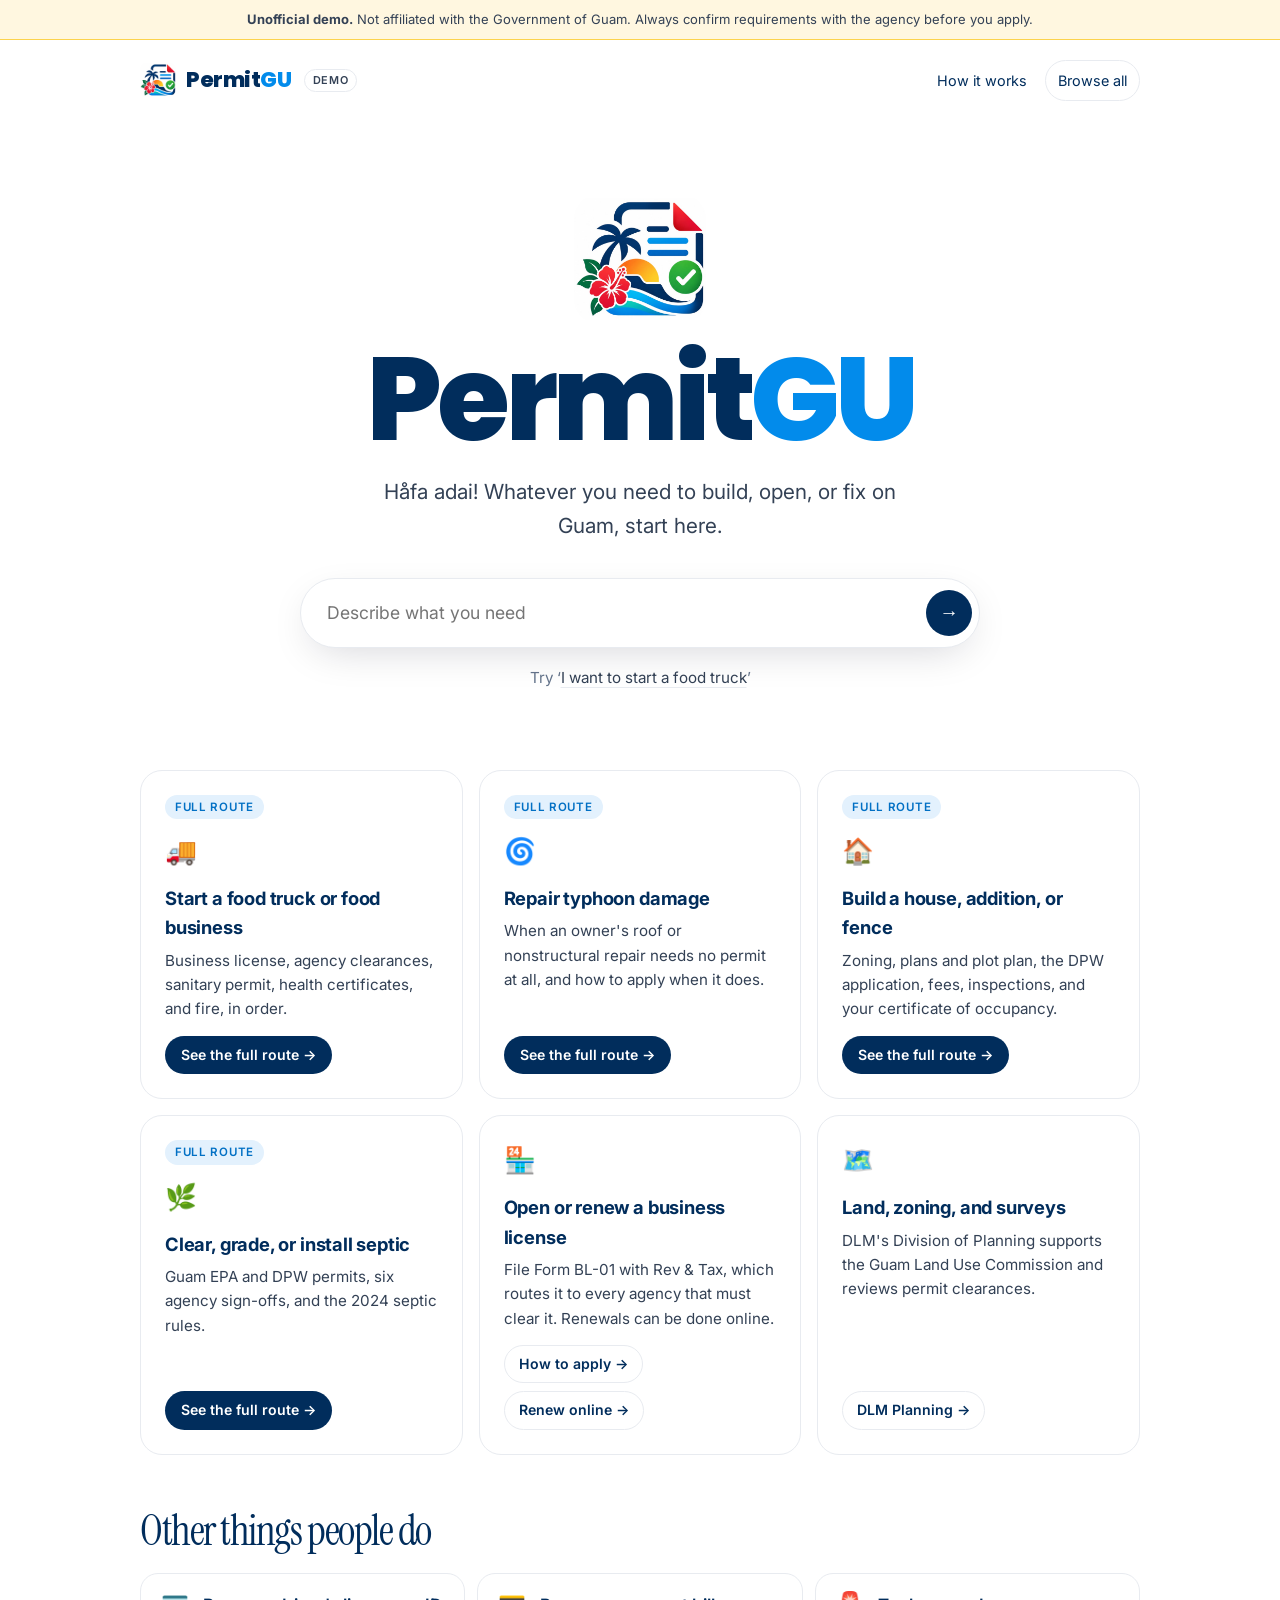
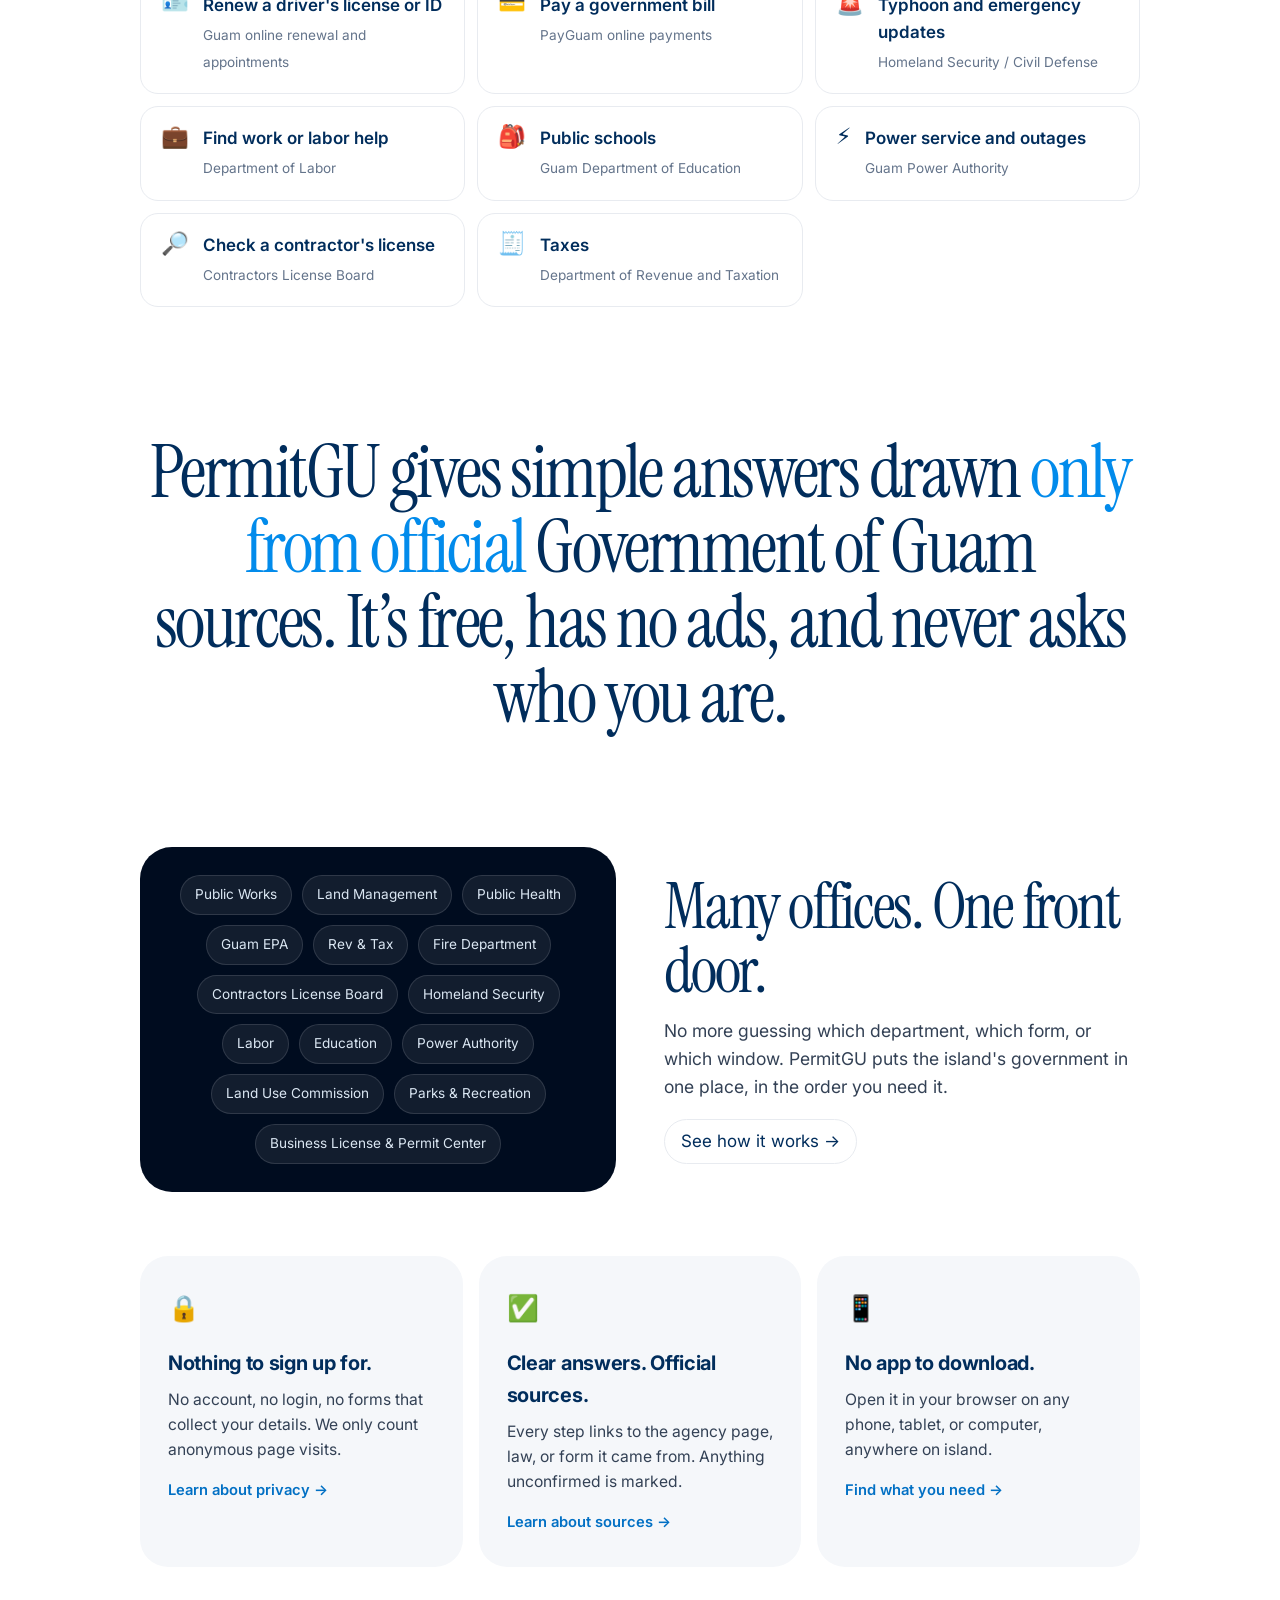
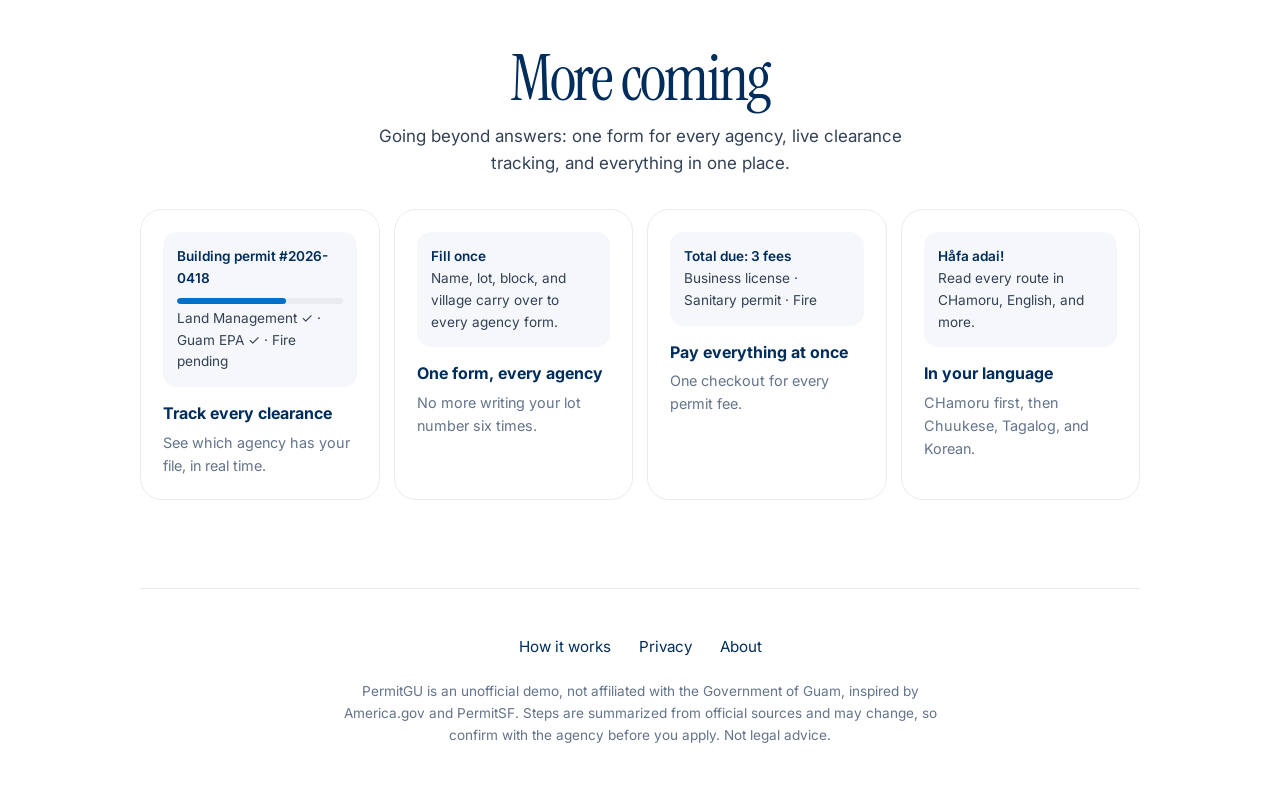
==== index.html @ 98121fed "Rebrand to PermitGU with EJ Calvo's logo: title on top, logo favicon, brand colors Co-Authored-By: C" ====
<!doctype html>
<html lang="en">
<head>
<meta charset="utf-8">
<meta name="viewport" content="width=device-width, initial-scale=1">
<title>PermitGU | Guam permits, one place (unofficial demo)</title>
<meta name="description" content="An unofficial demo of one plain-language front door to Government of Guam services, modeled on America.gov and PermitSF. Not a Government of Guam website.">
<link rel="preconnect" href="https://fonts.googleapis.com"><link rel="preconnect" href="https://fonts.gstatic.com" crossorigin>
<link href="https://fonts.googleapis.com/css2?family=Instrument+Serif&family=Inter:wght@400;500;600&family=Poppins:wght@700;800&display=swap" rel="stylesheet">
<link rel="icon" href="favicon-48.png" type="image/png">
<link rel="apple-touch-icon" href="apple-touch-icon.png">
<meta name="theme-color" content="#012d5c">
<meta property="og:image" content="https://guamgov.vercel.app/logo-full.png">
<link rel="stylesheet" href="styles.css">
<script data-posthog-fleet>(function(){if(window.__posthogFleet)return;window.__posthogFleet=1;var s=document.createElement('script');s.async=true;s.src='https://us-assets.i.posthog.com/static/array.js';s.onload=function(){if(!window.posthog||!window.posthog.init)return;window.posthog.init('phc_FCpCP9mIsb9IcxpX0Qqi6FmJ48sVvscAYIrZmtRHIq4',{api_host:'https://us.i.posthog.com',person_profiles:'identified_only',capture_pageview:'history_change',capture_pageleave:true,autocapture:false,disable_session_recording:true,disable_surveys:true,loaded:function(p){p.register({site:location.hostname})}});};document.head.appendChild(s);})();</script>
</head>
<body>
<div class="demo"><strong>Unofficial demo.</strong> Not affiliated with the Government of Guam. Always confirm requirements with the agency before you apply.</div>
<div class="wrap">
<nav class="nav"><a class="brand" href="/" aria-label="PermitGU home"><img class="mark" src="logo-mark.png" width="36" height="36" alt=""><span class="wm">Permit<b>GU</b></span><span class="demo-pill">Demo</span></a>
<span class="navlinks"><a class="hide-sm" href="/how-it-works">How it works</a><a class="pill" href="#all">Browse all</a></span></nav>

<section class="hero">
<img class="hero-mark" src="icon-512.png" width="132" height="132" alt="">
<h1 class="hero-wm">Permit<b>GU</b></h1>
<p class="lede">Håfa adai! Whatever you need to build, open, or fix on Guam, start here.</p>
<form class="ask" id="askf" onsubmit="return false" role="search">
<input id="q" type="search" autocomplete="off" placeholder="Describe what you need" aria-label="Describe what you need">
<button type="submit" aria-label="Search">&rarr;</button>
</form>
<p class="try" aria-live="polite">Try &lsquo;<button type="button" id="tryb">I want to start a food truck</button>&rsquo;</p>
</section>

<section class="sec" id="all" style="padding-top:24px">
<div class="grid" id="cards">

<article class="card" data-k="food truck restaurant kitchen health sanitary vendor event fiesta sell food">
<span class="tag">Full route</span><div class="ico">🚚</div>
<h3>Start a food truck or food business</h3>
<p>Business license, agency clearances, sanitary permit, health certificates, and fire, in order.</p>
<div class="go"><a class="primary" href="/food-truck">See the full route &rarr;</a></div>
</article>

<article class="card" data-k="typhoon storm damage roof repair shutters wind contractor mawar">
<span class="tag">Full route</span><div class="ico">🌀</div>
<h3>Repair typhoon damage</h3>
<p>When an owner's roof or nonstructural repair needs no permit at all, and how to apply when it does.</p>
<div class="go"><a class="primary" href="/typhoon-repair">See the full route &rarr;</a></div>
</article>

<article class="card" data-k="build house renovation addition fence deck construction home permit plans">
<span class="tag">Full route</span><div class="ico">🏠</div>
<h3>Build a house, addition, or fence</h3>
<p>Zoning, plans and plot plan, the DPW application, fees, inspections, and your certificate of occupancy.</p>
<div class="go"><a class="primary" href="/build">See the full route &rarr;</a></div>
</article>

<article class="card" data-k="environment clearing grubbing grading stockpiling soil wastewater septic earth moving clear lot">
<span class="tag">Full route</span><div class="ico">🌿</div>
<h3>Clear, grade, or install septic</h3>
<p>Guam EPA and DPW permits, six agency sign-offs, and the 2024 septic rules.</p>
<div class="go"><a class="primary" href="/clear-grade">See the full route &rarr;</a></div>
</article>

<article class="card" data-k="business license shop store company sell open small renew">
<div class="ico">🏪</div>
<h3>Open or renew a business license</h3>
<p>File Form BL-01 with Rev &amp; Tax, which routes it to every agency that must clear it. Renewals can be done online.</p>
<div class="go"><a class="sec2" href="https://www.govguamdocs.com/revtax/docs/PROCEDURESANDREQUIREMENTSFORNEWBL.pdf" target="_blank" rel="noopener">How to apply &rarr;</a><a class="sec2" href="https://www.guamtax.com/efile/biz.html" target="_blank" rel="noopener">Renew online &rarr;</a></div>
</article>

<article class="card" data-k="land survey zoning subdivision lot property variance check zoning">
<div class="ico">🗺️</div>
<h3>Land, zoning, and surveys</h3>
<p>DLM's Division of Planning supports the Guam Land Use Commission and reviews permit clearances.</p>
<div class="go"><a class="sec2" href="https://dlm.guam.gov/division-of-planning/" target="_blank" rel="noopener">DLM Planning &rarr;</a></div>
</article>

</div>

<h2 class="big" style="margin-top:56px;font-size:clamp(1.8rem,4vw,2.6rem)">Other things people do</h2>
<div class="svcgrid" id="svcs" style="margin-top:20px">
<a class="svc" data-k="driver license id renew real dmv car" href="https://myid.guam.gov/" target="_blank" rel="noopener"><span class="si">🪪</span><span><b>Renew a driver's license or ID</b><small>Guam online renewal and appointments</small></span></a>
<a class="svc" data-k="pay bill fee payment government" href="https://pay.guam.gov/" target="_blank" rel="noopener"><span class="si">💳</span><span><b>Pay a government bill</b><small>PayGuam online payments</small></span></a>
<a class="svc" data-k="typhoon emergency disaster storm shelter alert civil defense" href="https://ghs.guam.gov/" target="_blank" rel="noopener"><span class="si">🚨</span><span><b>Typhoon and emergency updates</b><small>Homeland Security / Civil Defense</small></span></a>
<a class="svc" data-k="job work labor employment hire" href="https://dol.guam.gov/" target="_blank" rel="noopener"><span class="si">💼</span><span><b>Find work or labor help</b><small>Department of Labor</small></span></a>
<a class="svc" data-k="school education student enroll" href="https://gdoe.net/" target="_blank" rel="noopener"><span class="si">🎒</span><span><b>Public schools</b><small>Guam Department of Education</small></span></a>
<a class="svc" data-k="power electric bill outage" href="https://www.guampowerauthority.com/" target="_blank" rel="noopener"><span class="si">⚡</span><span><b>Power service and outages</b><small>Guam Power Authority</small></span></a>
<a class="svc" data-k="contractor license verify check" href="https://clb.guam.gov/contractors-listing/" target="_blank" rel="noopener"><span class="si">🔎</span><span><b>Check a contractor's license</b><small>Contractors License Board</small></span></a>
<a class="svc" data-k="tax taxes return revenue" href="https://www.guamtax.com/" target="_blank" rel="noopener"><span class="si">🧾</span><span><b>Taxes</b><small>Department of Revenue and Taxation</small></span></a>
</div>
<p class="none" id="none">Nothing for that yet. Try &ldquo;food truck&rdquo;, &ldquo;typhoon&rdquo;, or &ldquo;license&rdquo;.</p>
</section>

<p class="statement">PermitGU gives simple answers drawn <em>only from official</em> Government of Guam sources. It&rsquo;s free, has no ads, and never asks who you are.</p>

<section class="split">
<div class="mosaic" aria-hidden="true">
<span>Public Works</span><span>Land Management</span><span>Public Health</span><span>Guam EPA</span><span>Rev &amp; Tax</span><span>Fire Department</span><span>Contractors License Board</span><span>Homeland Security</span><span>Labor</span><span>Education</span><span>Power Authority</span><span>Land Use Commission</span><span>Parks &amp; Recreation</span><span>Business License &amp; Permit Center</span>
</div>
<div>
<h2>Many offices. One front door.</h2>
<p>No more guessing which department, which form, or which window. PermitGU puts the island's government in one place, in the order you need it.</p>
<a class="pill" href="/how-it-works">See how it works &rarr;</a>
</div>
</section>

<section class="features">
<div class="feature"><div class="fi">🔒</div><h3>Nothing to sign up for.</h3><p>No account, no login, no forms that collect your details. We only count anonymous page visits.</p><a href="/privacy">Learn about privacy &rarr;</a></div>
<div class="feature"><div class="fi">✅</div><h3>Clear answers. Official sources.</h3><p>Every step links to the agency page, law, or form it came from. Anything unconfirmed is marked.</p><a href="/how-it-works">Learn about sources &rarr;</a></div>
<div class="feature"><div class="fi">📱</div><h3>No app to download.</h3><p>Open it in your browser on any phone, tablet, or computer, anywhere on island.</p><a href="#all">Find what you need &rarr;</a></div>
</section>

<section class="coming">
<h2>More coming</h2>
<p>Going beyond answers: one form for every agency, live clearance tracking, and everything in one place.</p>
<div class="previews">
<div class="preview"><div class="pv"><b>Building permit #2026-0418</b><div class="bar"><i style="width:66%"></i></div>Land Management ✓ &middot; Guam EPA ✓ &middot; Fire pending</div><h3>Track every clearance</h3><p>See which agency has your file, in real time.</p></div>
<div class="preview"><div class="pv"><b>Fill once</b><br>Name, lot, block, and village carry over to every agency form.</div><h3>One form, every agency</h3><p>No more writing your lot number six times.</p></div>
<div class="preview"><div class="pv"><b>Total due: 3 fees</b><br>Business license &middot; Sanitary permit &middot; Fire</div><h3>Pay everything at once</h3><p>One checkout for every permit fee.</p></div>
<div class="preview"><div class="pv"><b>Håfa adai!</b><br>Read every route in CHamoru, English, and more.</div><h3>In your language</h3><p>CHamoru first, then Chuukese, Tagalog, and Korean.</p></div>
</div>
</section>

<footer class="foot">
<nav aria-label="Footer"><a href="/how-it-works">How it works</a><a href="/privacy">Privacy</a><a href="/about">About</a></nav>
<p>PermitGU is an unofficial demo, not affiliated with the Government of Guam, inspired by America.gov and PermitSF. Steps are summarized from official sources and may change, so confirm with the agency before you apply. Not legal advice.</p>
</footer>
</div>
<script>
const q=document.getElementById('q'),items=[...document.querySelectorAll('.card,.svc')],none=document.getElementById('none'),tryb=document.getElementById('tryb');
const stop=new Set('i a an to my the want need do how start get open for of and or at in on is it me can with'.split(' '));
const vocab=c=>(c.dataset.k+' '+(c.querySelector('h3,b')||{}).textContent).toLowerCase().split(/[^a-z]+/);
function filter(){const words=q.value.toLowerCase().split(/[^a-z]+/).filter(w=>w.length>1&&!stop.has(w));let shown=0;
const score=c=>{const v=vocab(c);return words.filter(w=>v.some(t=>t.startsWith(w))).length};
const scores=items.map(score),best=Math.max(0,...scores);
items.forEach((c,i)=>{const hit=!words.length||(best>0&&scores[i]===best);c.hidden=!hit;if(hit)shown++});
none.style.display=shown?'none':'block'}
function go(){filter();document.getElementById('all').scrollIntoView({behavior:'smooth'})}
q.addEventListener('input',filter);
document.getElementById('askf').addEventListener('submit',go);
const tries=['I want to start a food truck','My roof blew off in the typhoon','How do I build a fence?','I need to clear my lot','Renew my driver\'s license','Open a small business','Install a septic tank','Check a contractor\'s license'];
let ti=0;tryb.onclick=()=>{q.value=tryb.textContent;go()};
if(!matchMedia('(prefers-reduced-motion: reduce)').matches)setInterval(()=>{if(document.activeElement===q||q.value)return;ti=(ti+1)%tries.length;tryb.style.opacity=0;setTimeout(()=>{tryb.textContent=tries[ti];tryb.style.opacity=1},350)},3200);
</script>
</body>
</html>
---- styles.css ----
:root{
  --ink:#000c1f;--ink2:#334155;--muted:#64748b;--line:#e8ebf0;--soft:#f5f7fa;
  --bg:#ffffff;--accent:#0b5f7a;--accent-soft:#e6f2f5;--warn:#fff7e0;--warnline:#f3d488;
  --serif:"Instrument Serif","Times New Roman",Times,serif;
  --sans:"Inter",system-ui,-apple-system,"Segoe UI",Arial,sans-serif;
}
@media (prefers-color-scheme:dark){:root{
  --ink:#f1f5f9;--ink2:#cbd5e1;--muted:#94a3b8;--line:#1e293b;--soft:#0f172a;
  --bg:#020817;--accent:#67c3dc;--accent-soft:#0c2a33;--warn:#2a2108;--warnline:#5c4712;
}}
*{box-sizing:border-box}
html{-webkit-text-size-adjust:100%}
body{margin:0;font:17px/1.6 var(--sans);color:var(--ink);background:var(--bg);-webkit-font-smoothing:antialiased}
a{color:var(--accent)}
.demo{background:var(--warn);border-bottom:1px solid var(--warnline);padding:9px 16px;font-size:13px;text-align:center;color:var(--ink2)}
.wrap{max-width:1040px;margin:0 auto;padding:0 20px}
.nav{display:flex;justify-content:space-between;align-items:center;padding:20px 0}
.brand{font-family:var(--serif);font-size:1.6rem;color:var(--ink);text-decoration:none;letter-spacing:-.01em}
.nav a.pill{font-size:.9rem}
.pill{display:inline-block;border:1px solid var(--line);border-radius:999px;padding:8px 16px;text-decoration:none;color:var(--ink);background:var(--bg)}
.pill:hover{border-color:var(--ink2)}

/* hero */
.hero{text-align:center;padding:72px 0 40px}
.hero h1{font-family:var(--serif);font-weight:400;font-size:clamp(3.2rem,11vw,7rem);line-height:.95;letter-spacing:-.045em;margin:0}
.hero p.lede{font-size:clamp(1.05rem,2.4vw,1.3rem);color:var(--ink2);margin:20px auto 36px;max-width:560px}
.ask{position:relative;max-width:680px;margin:0 auto}
.ask input{width:100%;font:inherit;font-size:1.1rem;padding:20px 64px 20px 26px;border:1px solid var(--line);border-radius:999px;background:var(--bg);color:var(--ink);box-shadow:0 12px 40px -12px rgba(0,12,31,.18);outline:none;transition:border-color .2s,box-shadow .2s}
.ask input:focus{border-color:var(--accent);box-shadow:0 12px 40px -10px rgba(11,95,122,.35)}
.ask button{position:absolute;right:8px;top:50%;transform:translateY(-50%);width:46px;height:46px;border-radius:999px;border:0;background:var(--ink);color:var(--bg);font-size:1.2rem;cursor:pointer}
.tries{display:flex;flex-wrap:wrap;gap:8px;justify-content:center;margin:20px auto 0;max-width:720px}
.tries button{font:inherit;font-size:.88rem;border:1px solid var(--line);background:var(--soft);color:var(--ink2);border-radius:999px;padding:7px 14px;cursor:pointer}
.tries button:hover{border-color:var(--ink2);color:var(--ink)}
.none{display:none;text-align:center;color:var(--muted);margin-top:28px}

/* sections */
.sec{padding:56px 0}
.sec h2.big{font-family:var(--serif);font-weight:400;font-size:clamp(2.2rem,6vw,3.6rem);letter-spacing:-.035em;line-height:1;margin:0 0 12px}
.sec p.sub{color:var(--ink2);margin:0 0 32px;max-width:600px}
.grid{display:grid;grid-template-columns:repeat(auto-fill,minmax(290px,1fr));gap:16px}
.card{display:flex;flex-direction:column;border:1px solid var(--line);border-radius:22px;padding:24px;background:var(--bg);transition:border-color .2s,transform .2s}
.card:hover{border-color:var(--ink2);transform:translateY(-2px)}
.card .ico{font-size:1.6rem;margin-bottom:12px}
.card h3{font-size:1.15rem;margin:0 0 6px;letter-spacing:-.01em}
.card p{color:var(--ink2);font-size:.95rem;margin:0 0 14px}
.card ol{margin:0 0 18px;padding-left:20px;font-size:.92rem;color:var(--ink2)}
.card ol li{margin-bottom:4px}
.card .go{margin-top:auto;display:flex;flex-wrap:wrap;gap:8px}
.card .go a{font-size:.88rem;font-weight:600;text-decoration:none}
.card .go a.primary{background:var(--ink);color:var(--bg);border-radius:999px;padding:8px 16px}
.card .go a.sec2{border:1px solid var(--line);border-radius:999px;padding:7px 14px;color:var(--ink)}
.tag{display:inline-block;font-size:.72rem;font-weight:600;text-transform:uppercase;letter-spacing:.06em;color:var(--accent);background:var(--accent-soft);border-radius:999px;padding:3px 10px;margin-bottom:12px;align-self:flex-start}

.band{background:var(--soft);border-radius:28px;padding:48px 32px;text-align:center}
.band h2{font-family:var(--serif);font-weight:400;font-size:clamp(2rem,5vw,3rem);letter-spacing:-.03em;line-height:1.05;margin:0 0 12px}
.band p{color:var(--ink2);max-width:560px;margin:0 auto}
.three{display:grid;grid-template-columns:repeat(auto-fit,minmax(240px,1fr));gap:28px;margin-top:8px}
.three h3{font-size:1.05rem;margin:0 0 6px}.three p{color:var(--ink2);font-size:.95rem;margin:0}

/* route page */
.route-hero{padding:48px 0 24px}
.route-hero h1{font-family:var(--serif);font-weight:400;font-size:clamp(2.8rem,8vw,5rem);letter-spacing:-.04em;line-height:1;margin:16px 0 14px}
.route-hero p{color:var(--ink2);font-size:1.15rem;max-width:620px;margin:0}
.summary{border:1px solid var(--line);border-radius:22px;padding:24px;margin:32px 0}
.summary ul{margin:8px 0 0;padding-left:20px;color:var(--ink2)}
.steps{list-style:none;margin:0;padding:0;position:relative}
.steps>li{position:relative;padding:0 0 36px 64px}
.steps>li:before{content:"";position:absolute;left:21px;top:44px;bottom:0;width:2px;background:var(--line)}
.steps>li:last-child:before{display:none}
.num{position:absolute;left:0;top:0;width:44px;height:44px;border-radius:999px;background:var(--ink);color:var(--bg);display:flex;align-items:center;justify-content:center;font-weight:600}
.steps h2{font-size:1.3rem;letter-spacing:-.015em;margin:6px 0 4px}
.who{color:var(--muted);font-size:.92rem;margin:0 0 12px}
.steps ul{margin:0 0 14px;padding-left:20px;color:var(--ink2)}
.steps ul li{margin-bottom:4px}
.links{display:flex;flex-wrap:wrap;gap:8px}
.links a{font-size:.88rem;font-weight:600;text-decoration:none;border:1px solid var(--line);border-radius:999px;padding:7px 14px;color:var(--ink)}
.links a:hover{border-color:var(--ink2)}
.check{background:var(--warn);border:1px solid var(--warnline);border-radius:14px;padding:12px 16px;font-size:.9rem;margin-top:14px;color:var(--ink2)}
.open{border:1px dashed var(--muted);border-radius:22px;padding:24px;margin:16px 0 0}
.open ul{margin:8px 0 0;padding-left:20px;color:var(--ink2)}

footer{color:var(--muted);font-size:.85rem;padding:48px 0 64px;border-top:1px solid var(--line);margin-top:48px}
@media (max-width:560px){.hero{padding:44px 0 28px}.band{padding:36px 20px}.steps>li{padding-left:56px}}
.brand{display:inline-flex;align-items:center;gap:10px}
.brand .flag{display:block;width:30px;height:auto;border-radius:3px;box-shadow:0 0 0 1px rgba(0,12,31,.08)}

/* ---- america.gov-style sections (v2) ---- */
.brand .demo-pill{font-family:var(--sans);font-size:.68rem;font-weight:600;letter-spacing:.06em;text-transform:uppercase;color:var(--ink2);border:1px solid var(--line);border-radius:999px;padding:2px 8px;margin-left:2px}
.navlinks{display:flex;gap:6px;align-items:center}
.navlinks a{font-size:.9rem;color:var(--ink);text-decoration:none;padding:8px 12px;border-radius:999px}
.navlinks a:hover{background:var(--soft)}
.try{margin-top:18px;color:var(--muted);font-size:.95rem;min-height:1.6em}
.try button{font:inherit;color:var(--ink2);background:none;border:0;padding:0;cursor:pointer;text-decoration:underline;text-decoration-color:var(--line);text-underline-offset:4px;transition:opacity .35s}
.try button:hover{color:var(--ink)}
.results{max-width:1040px;margin:0 auto}
.statement{font-family:var(--serif);font-weight:400;font-size:clamp(2.2rem,6.4vw,4.6rem);line-height:1.02;letter-spacing:-.035em;text-align:center;max-width:980px;margin:0 auto;padding:72px 0}
.statement em{font-style:normal;color:var(--accent)}
.split{display:grid;grid-template-columns:1fr 1fr;gap:48px;align-items:center;padding:40px 0}
.split h2{font-family:var(--serif);font-weight:400;font-size:clamp(2.4rem,5.6vw,4rem);line-height:1;letter-spacing:-.035em;margin:0 0 14px}
.split p{color:var(--ink2);font-size:1.1rem;margin:0 0 18px}
.mosaic{background:#000c1f;border-radius:32px;padding:28px;display:flex;flex-wrap:wrap;gap:10px;align-content:center;justify-content:center;min-height:340px;overflow:hidden}
.mosaic span{font-size:.85rem;color:#dbe7f3;background:rgba(255,255,255,.07);border:1px solid rgba(255,255,255,.12);border-radius:999px;padding:8px 14px;animation:drift 9s ease-in-out infinite}
.mosaic span:nth-child(3n){animation-delay:-3s}.mosaic span:nth-child(3n+1){animation-delay:-6s}
@keyframes drift{0%,100%{transform:translateY(0)}50%{transform:translateY(-6px)}}
@media (prefers-reduced-motion:reduce){.mosaic span{animation:none}}
.features{display:grid;grid-template-columns:repeat(3,1fr);gap:16px;padding:24px 0 56px}
.feature{background:var(--soft);border-radius:28px;padding:32px 28px}
.feature .fi{font-size:1.6rem;margin-bottom:18px}
.feature h3{font-size:1.25rem;letter-spacing:-.015em;margin:0 0 8px}
.feature p{color:var(--ink2);margin:0 0 14px;font-size:.98rem}
.feature a{font-weight:600;font-size:.92rem;text-decoration:none}
.coming{padding:24px 0 40px}
.coming h2{font-family:var(--serif);font-weight:400;font-size:clamp(2.4rem,5.6vw,4rem);letter-spacing:-.035em;line-height:1;margin:0 0 12px;text-align:center}
.coming>p{color:var(--ink2);text-align:center;max-width:560px;margin:0 auto 32px}
.previews{display:grid;grid-template-columns:repeat(auto-fit,minmax(230px,1fr));gap:14px}
.preview{border:1px solid var(--line);border-radius:22px;padding:22px;background:var(--bg)}
.preview .pv{background:var(--soft);border-radius:14px;padding:14px;margin-bottom:14px;font-size:.85rem;color:var(--ink2)}
.preview .pv b{color:var(--ink);font-weight:600}
.bar{height:6px;border-radius:999px;background:var(--line);margin:8px 0 4px;overflow:hidden}.bar i{display:block;height:100%;background:var(--accent);border-radius:999px}
.preview h3{font-size:1rem;margin:0 0 4px}.preview p{color:var(--muted);font-size:.9rem;margin:0}
.svc{border:1px solid var(--line);border-radius:18px;padding:18px 20px;text-decoration:none;color:var(--ink);display:flex;gap:14px;align-items:flex-start;transition:border-color .2s}
.svc:hover{border-color:var(--ink2)}
.svc .si{font-size:1.4rem;line-height:1}
.svc b{display:block;font-weight:600;margin-bottom:2px}
.svc small{color:var(--muted);font-size:.85rem}
.svcgrid{display:grid;grid-template-columns:repeat(auto-fill,minmax(250px,1fr));gap:12px}
.foot{border-top:1px solid var(--line);margin-top:48px;padding:40px 0 56px;text-align:center}
.foot nav{display:flex;justify-content:center;gap:8px;flex-wrap:wrap;margin-bottom:16px}
.foot nav a{color:var(--ink);text-decoration:none;padding:6px 10px;border-radius:999px;font-size:.95rem}
.foot nav a:hover{background:var(--soft)}
.foot p{color:var(--muted);font-size:.85rem;max-width:640px;margin:0 auto}
.prose{max-width:720px;margin:0 auto;padding:24px 0}
.prose h1{font-family:var(--serif);font-weight:400;font-size:clamp(3rem,9vw,5.4rem);letter-spacing:-.045em;line-height:.98;margin:24px 0 20px}
.prose h2{font-size:1.3rem;letter-spacing:-.015em;margin:36px 0 8px}
.prose p,.prose li{color:var(--ink2);font-size:1.05rem}
@media (max-width:820px){.split{grid-template-columns:1fr;gap:24px}.features{grid-template-columns:1fr}.navlinks a.hide-sm{display:none}}

/* ---- PermitGU brand (logo colors) ---- */
:root{--ink:#012d5c;--accent:#0270c4;--accent-soft:#e3f1fd;--gu:#028beb;--hib:#ea1a30;--sun:#fe971e;--ok:#2eae3e;--brand:"Poppins","Inter",system-ui,sans-serif}
@media (prefers-color-scheme:dark){:root{--ink:#eef4fb;--accent:#5fb4f5;--accent-soft:#0b2540;--gu:#4fb0f7}}
.brand .mark{width:36px;height:36px;border-radius:9px}
.wm{font-family:var(--brand);font-weight:800;letter-spacing:-.02em;font-size:1.35rem;color:var(--ink)}
.wm b,.hero-wm b{color:var(--gu);font-weight:800}
.hero-mark{display:block;margin:0 auto 18px;width:132px;height:132px;border-radius:28px}
.hero h1.hero-wm{font-family:var(--brand);font-weight:800;letter-spacing:-.045em;font-size:clamp(3.4rem,12vw,7.4rem);line-height:.95}
.ask button{background:var(--ink)}
.card .go a.primary{background:var(--ink)}
.num{background:var(--ink)}
.demo{border-bottom-color:#fcd34d}
.statement em{color:var(--gu)}
.feature .fi,.card .ico{filter:saturate(1.1)}
.tag{color:var(--accent);background:var(--accent-soft)}
@media (prefers-color-scheme:dark){.hero-mark,.brand .mark{background:#fff}}
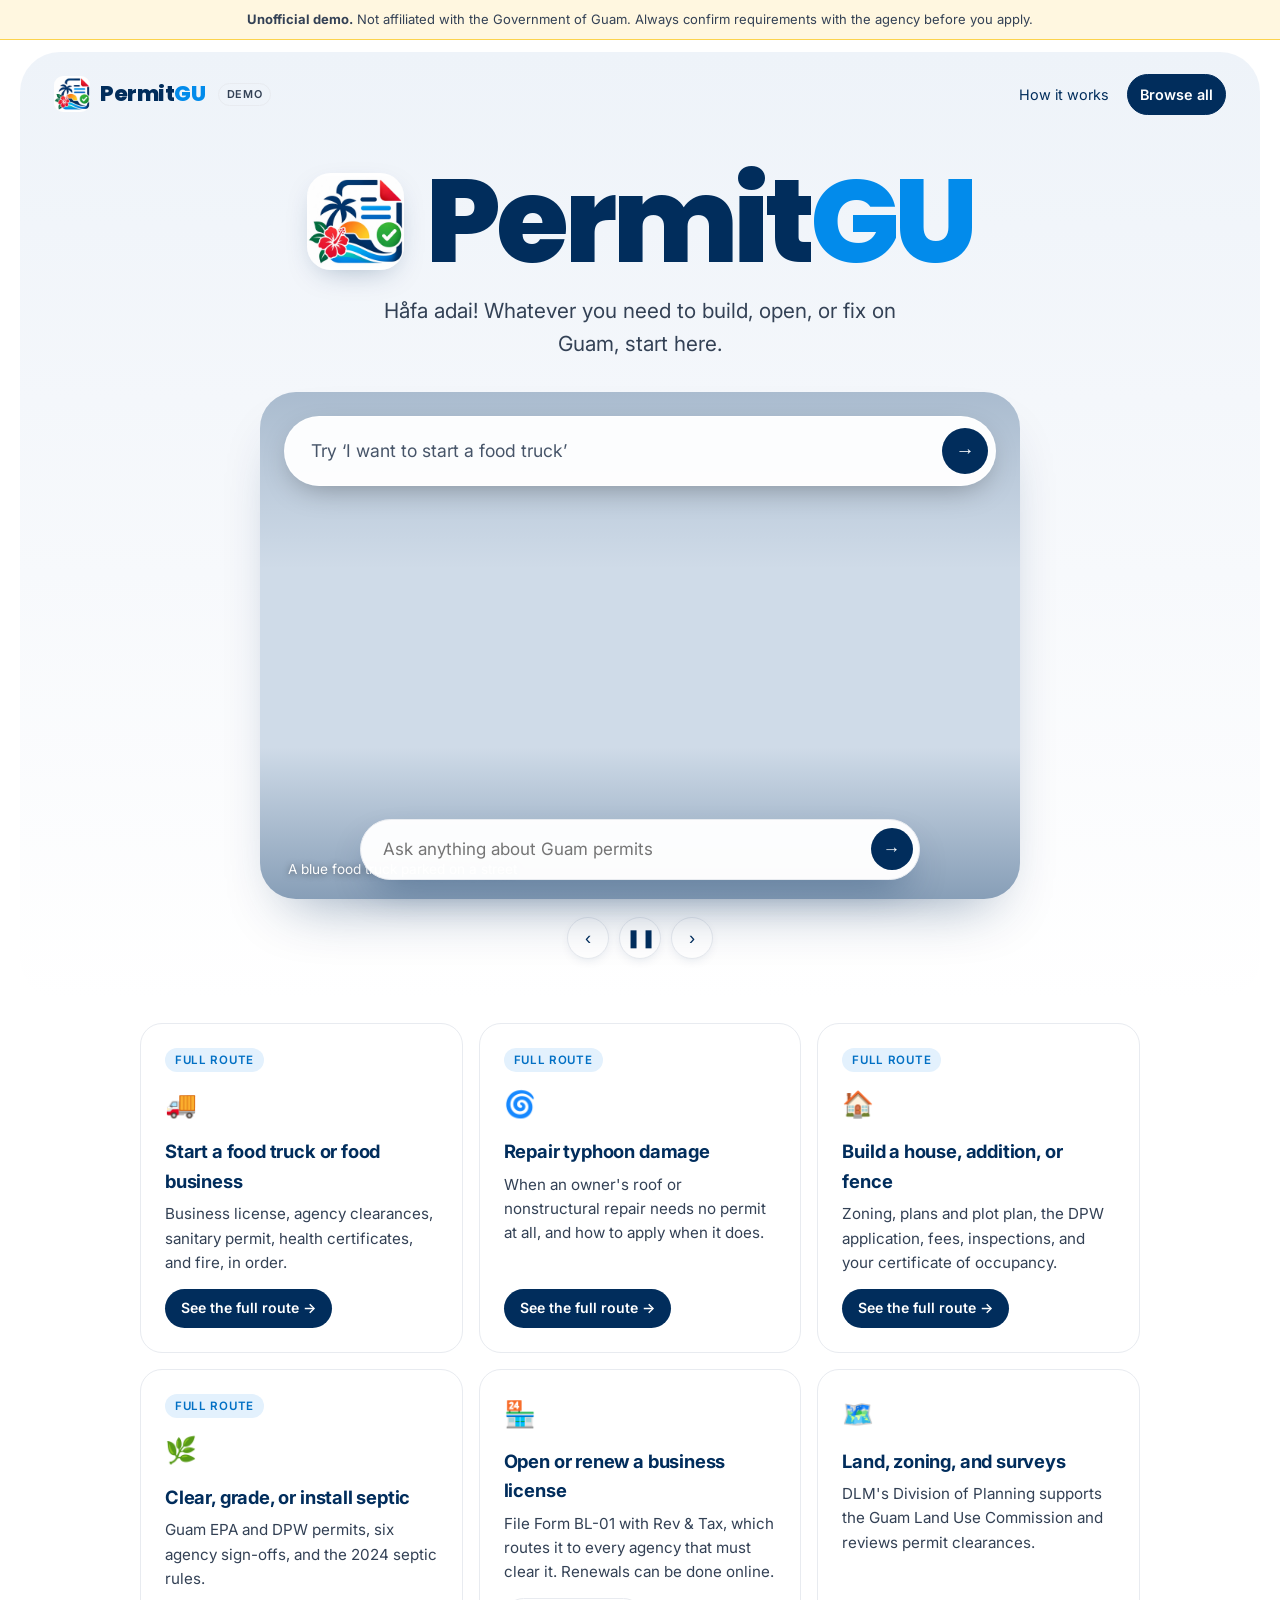
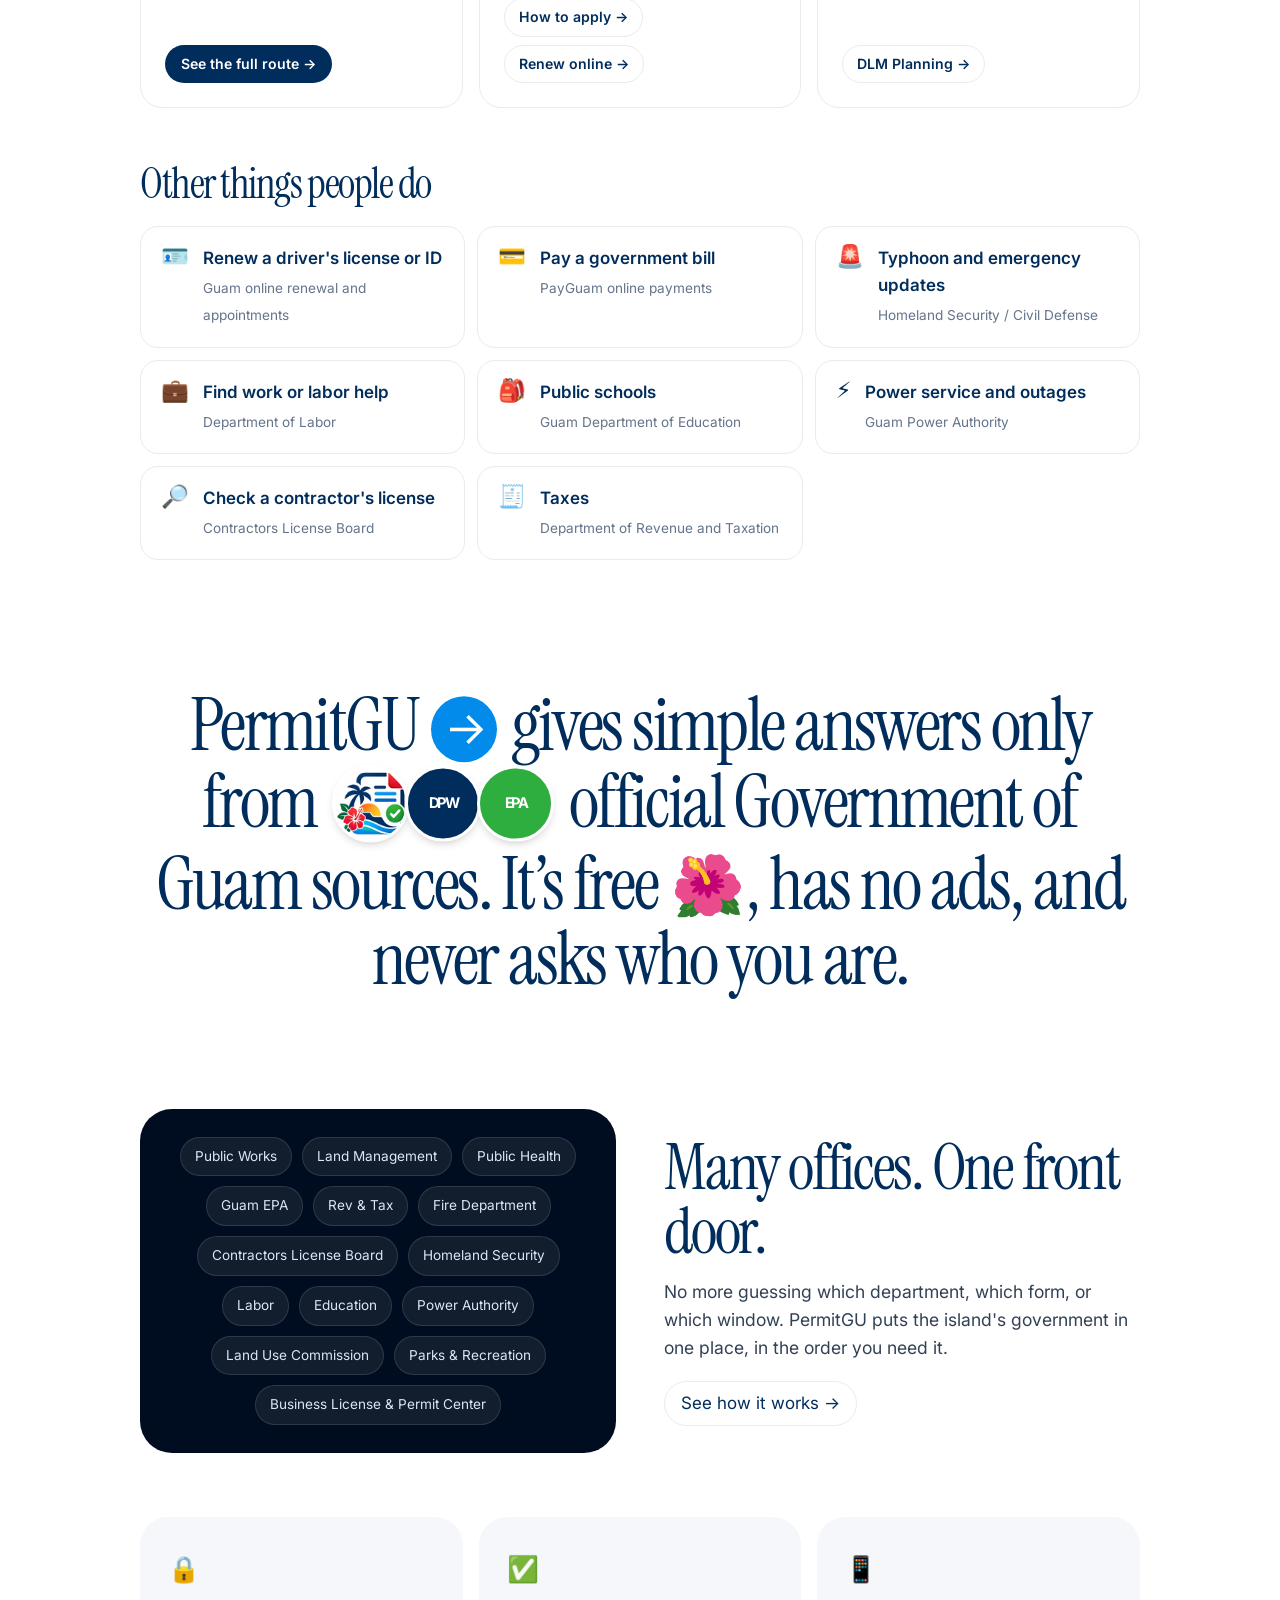
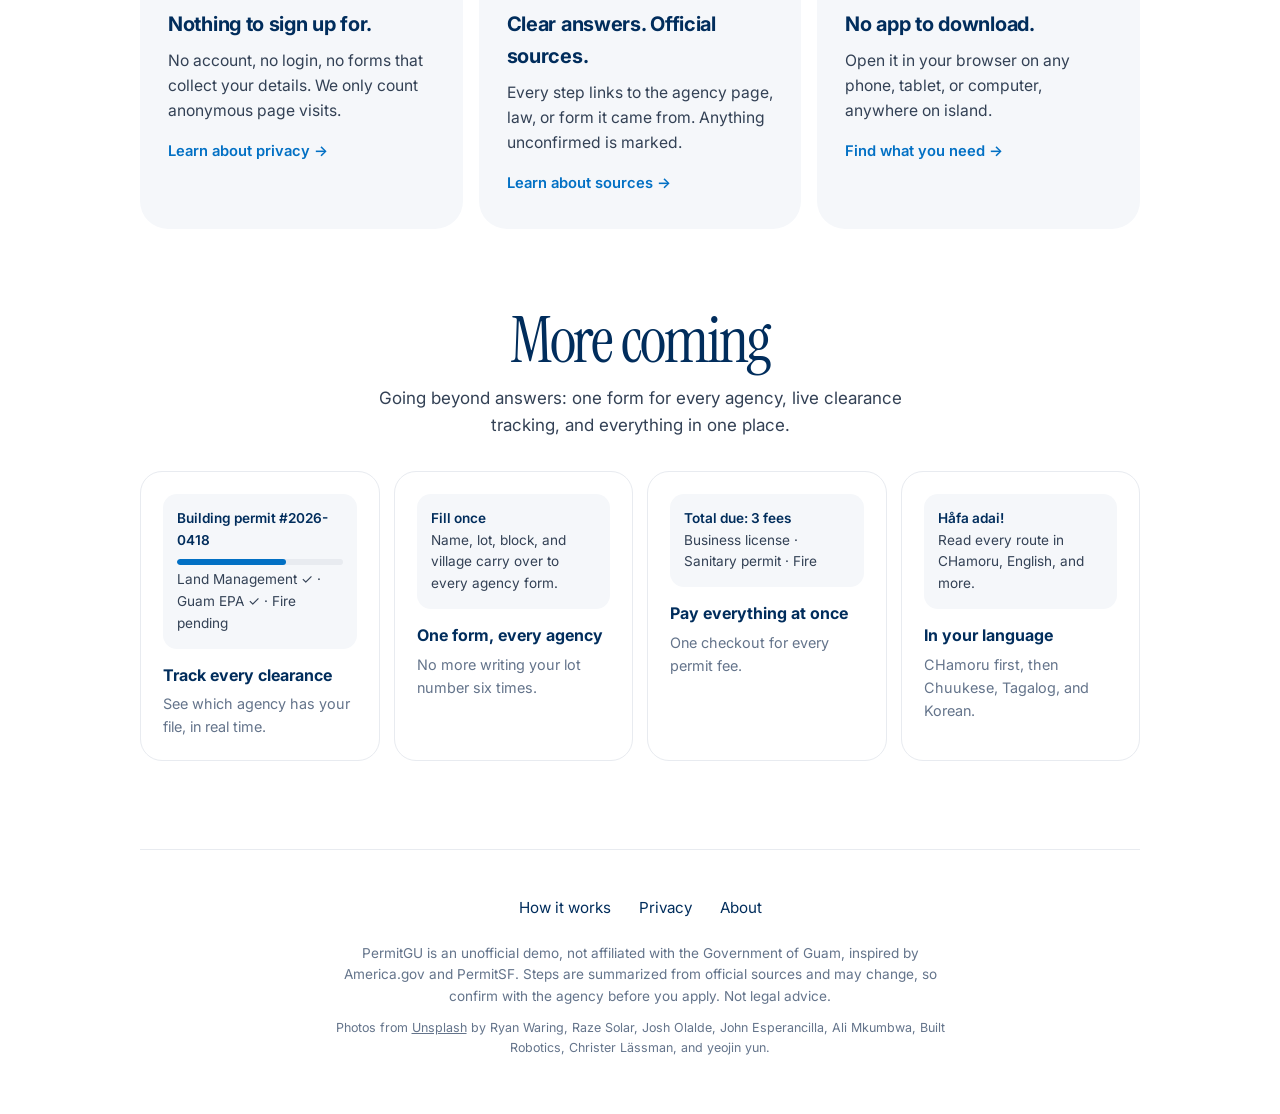
==== commit af8f638c: "America.gov-style photo hero with Guam examples, inline statement icons, floating ask bar Co-Authore" ====
--- a/index.html
+++ b/index.html
@@ -10,26 +10,40 @@
 <link rel="icon" href="favicon-48.png" type="image/png">
 <link rel="apple-touch-icon" href="apple-touch-icon.png">
 <meta name="theme-color" content="#012d5c">
-<meta property="og:image" content="https://guamgov.vercel.app/logo-full.png">
+<meta property="og:image" content="https://permitgu.vercel.app/logo-full.png">
+<meta property="og:title" content="PermitGU: Guam permits, one place">
+<link rel="preconnect" href="https://images.unsplash.com">
 <link rel="stylesheet" href="styles.css">
 <script data-posthog-fleet>(function(){if(window.__posthogFleet)return;window.__posthogFleet=1;var s=document.createElement('script');s.async=true;s.src='https://us-assets.i.posthog.com/static/array.js';s.onload=function(){if(!window.posthog||!window.posthog.init)return;window.posthog.init('phc_FCpCP9mIsb9IcxpX0Qqi6FmJ48sVvscAYIrZmtRHIq4',{api_host:'https://us.i.posthog.com',person_profiles:'identified_only',capture_pageview:'history_change',capture_pageleave:true,autocapture:false,disable_session_recording:true,disable_surveys:true,loaded:function(p){p.register({site:location.hostname})}});};document.head.appendChild(s);})();</script>
 </head>
 <body>
 <div class="demo"><strong>Unofficial demo.</strong> Not affiliated with the Government of Guam. Always confirm requirements with the agency before you apply.</div>
-<div class="wrap">
+<section class="hero-panel">
 <nav class="nav"><a class="brand" href="/" aria-label="PermitGU home"><img class="mark" src="logo-mark.png" width="36" height="36" alt=""><span class="wm">Permit<b>GU</b></span><span class="demo-pill">Demo</span></a>
-<span class="navlinks"><a class="hide-sm" href="/how-it-works">How it works</a><a class="pill" href="#all">Browse all</a></span></nav>
+<span class="navlinks"><a class="hide-sm" href="/how-it-works">How it works</a><a class="pill menu" href="#all">Browse all</a></span></nav>
 
-<section class="hero">
-<img class="hero-mark" src="icon-512.png" width="132" height="132" alt="">
-<h1 class="hero-wm">Permit<b>GU</b></h1>
+<div class="hero">
+<h1 class="hero-wm"><img class="hero-mark" src="icon-512.png" width="96" height="96" alt=""><span>Permit<b>GU</b></span></h1>
 <p class="lede">Håfa adai! Whatever you need to build, open, or fix on Guam, start here.</p>
-<form class="ask" id="askf" onsubmit="return false" role="search">
+
+<div class="stage" id="stage">
+<div class="slides" id="slides" aria-hidden="true"></div>
+<form class="ask on-photo" id="askf" onsubmit="return false" role="search">
 <input id="q" type="search" autocomplete="off" placeholder="Describe what you need" aria-label="Describe what you need">
 <button type="submit" aria-label="Search">&rarr;</button>
 </form>
-<p class="try" aria-live="polite">Try &lsquo;<button type="button" id="tryb">I want to start a food truck</button>&rsquo;</p>
+<p class="caption" id="caption"></p>
+</div>
+<div class="ctrls" aria-label="Example questions">
+<button type="button" id="prev" aria-label="Previous example">&lsaquo;</button>
+<button type="button" id="pause" aria-label="Pause examples">&#10074;&#10074;</button>
+<button type="button" id="next" aria-label="Next example">&rsaquo;</button>
+</div>
+<p class="sr-only" id="live" aria-live="polite"></p>
+</div>
 </section>
+
+<div class="wrap">
 
 <section class="sec" id="all" style="padding-top:24px">
 <div class="grid" id="cards">
@@ -92,7 +106,7 @@
 <p class="none" id="none">Nothing for that yet. Try &ldquo;food truck&rdquo;, &ldquo;typhoon&rdquo;, or &ldquo;license&rdquo;.</p>
 </section>
 
-<p class="statement">PermitGU gives simple answers drawn <em>only from official</em> Government of Guam sources. It&rsquo;s free, has no ads, and never asks who you are.</p>
+<p class="statement">PermitGU <span class="ib arrow" aria-hidden="true">&rarr;</span> gives simple answers only from <span class="ib marks" aria-hidden="true"><img src="logo-mark.png" alt=""><i>DPW</i><i>EPA</i></span> official Government of Guam sources. It&rsquo;s free <span class="ib hib" aria-hidden="true">🌺</span>, has no ads, and never asks who you are.</p>
 
 <section class="split">
 <div class="mosaic" aria-hidden="true">
@@ -125,10 +139,15 @@
 <footer class="foot">
 <nav aria-label="Footer"><a href="/how-it-works">How it works</a><a href="/privacy">Privacy</a><a href="/about">About</a></nav>
 <p>PermitGU is an unofficial demo, not affiliated with the Government of Guam, inspired by America.gov and PermitSF. Steps are summarized from official sources and may change, so confirm with the agency before you apply. Not legal advice.</p>
+<p class="credits">Photos from <a href="https://unsplash.com" target="_blank" rel="noopener">Unsplash</a> by Ryan Waring, Raze Solar, Josh Olalde, John Esperancilla, Ali Mkumbwa, Built Robotics, Christer Lässman, and yeojin yun.</p>
 </footer>
 </div>
+<form class="dock" id="dockf" onsubmit="return false" role="search" aria-label="Ask PermitGU">
+<input id="dq" type="search" autocomplete="off" placeholder="Ask anything about Guam permits" aria-label="Ask anything about Guam permits">
+<button type="submit" aria-label="Search">&rarr;</button>
+</form>
 <script>
-const q=document.getElementById('q'),items=[...document.querySelectorAll('.card,.svc')],none=document.getElementById('none'),tryb=document.getElementById('tryb');
+const q=document.getElementById('q'),items=[...document.querySelectorAll('.card,.svc')],none=document.getElementById('none');
 const stop=new Set('i a an to my the want need do how start get open for of and or at in on is it me can with'.split(' '));
 const vocab=c=>(c.dataset.k+' '+(c.querySelector('h3,b')||{}).textContent).toLowerCase().split(/[^a-z]+/);
 function filter(){const words=q.value.toLowerCase().split(/[^a-z]+/).filter(w=>w.length>1&&!stop.has(w));let shown=0;
@@ -139,9 +158,34 @@
 function go(){filter();document.getElementById('all').scrollIntoView({behavior:'smooth'})}
 q.addEventListener('input',filter);
 document.getElementById('askf').addEventListener('submit',go);
-const tries=['I want to start a food truck','My roof blew off in the typhoon','How do I build a fence?','I need to clear my lot','Renew my driver\'s license','Open a small business','Install a septic tank','Check a contractor\'s license'];
-let ti=0;tryb.onclick=()=>{q.value=tryb.textContent;go()};
-if(!matchMedia('(prefers-reduced-motion: reduce)').matches)setInterval(()=>{if(document.activeElement===q||q.value)return;ti=(ti+1)%tries.length;tryb.style.opacity=0;setTimeout(()=>{tryb.textContent=tries[ti];tryb.style.opacity=1},350)},3200);
+// Example carousel: each question paired with a photo (Unsplash, hotlinked per its license)
+const U='https://images.unsplash.com/';
+const ex=[
+ ['I want to start a food truck','photo-1565123409695-7b5ef63a2efb','A blue food truck parked on a street'],
+ ['My roof blew off in the typhoon','photo-1635424824849-1b09bdcc55b1','A worker repairing a roof under a blue sky'],
+ ['How do I build a fence or addition?','photo-1587582423116-ec07293f0395','A builder on a wooden house frame'],
+ ['I need to clear my lot','photo-1628645419184-26a1f2757340','An excavator working on rocky ground by the sea'],
+ ['Open a small business','photo-1687422808248-f807f4ea2a2e','A smiling shop owner behind his counter'],
+ ['Install a septic tank','photo-1649807533255-bbc9c9fb7d77','An excavator on a cleared dirt lot'],
+ ['Check a contractor\'s license','photo-1726589004565-bedfba94d3a2','A roofer working on a tiled roof'],
+ ['Renew my driver\'s license','photo-1751543593210-0875e6c939b4','Tumon Bay beach and hotels on a sunny day'],
+];
+const slides=document.getElementById('slides'),caption=document.getElementById('caption'),live=document.getElementById('live'),pauseB=document.getElementById('pause');
+const sizes='(max-width:820px) 92vw, 760px';
+ex.forEach(([t,id,alt],i)=>{const im=document.createElement('img');im.src=U+id+'?w=1200&q=70&auto=format&fit=crop';im.srcset=[480,800,1200,1600].map(w=>U+id+'?w='+w+'&q=70&auto=format&fit=crop '+w+'w').join(', ');im.sizes=sizes;im.alt='';im.loading=i?'lazy':'eager';im.decoding='async';if(!i)im.className='on';slides.appendChild(im)});
+let ti=0,paused=matchMedia('(prefers-reduced-motion: reduce)').matches,timer;
+function show(i){ti=(i+ex.length)%ex.length;[...slides.children].forEach((im,k)=>im.classList.toggle('on',k===ti));
+ if(!q.value)q.placeholder='Try ‘'+ex[ti][0]+'’';caption.textContent=ex[ti][2];live.textContent='Example '+(ti+1)+' of '+ex.length+': '+ex[ti][0]}
+function tick(){clearInterval(timer);if(!paused)timer=setInterval(()=>{if(document.activeElement!==q&&!q.value)show(ti+1)},5000)}
+document.getElementById('prev').onclick=()=>{show(ti-1);tick()};
+document.getElementById('next').onclick=()=>{show(ti+1);tick()};
+pauseB.onclick=()=>{paused=!paused;pauseB.innerHTML=paused?'&#9654;':'&#10074;&#10074;';pauseB.setAttribute('aria-label',paused?'Play examples':'Pause examples');tick()};
+slides.onclick=()=>{q.value=ex[ti][0];go()};
+show(0);tick();
+// Floating ask bar once the hero scrolls away
+const dock=document.getElementById('dockf'),dq=document.getElementById('dq');
+new IntersectionObserver(([e])=>dock.classList.toggle('show',!e.isIntersecting)).observe(document.getElementById('stage'));
+document.getElementById('dockf').addEventListener('submit',()=>{q.value=dq.value;go()});
 </script>
 </body>
 </html>
--- a/styles.css
+++ b/styles.css
@@ -151,3 +151,56 @@
 .feature .fi,.card .ico{filter:saturate(1.1)}
 .tag{color:var(--accent);background:var(--accent-soft)}
 @media (prefers-color-scheme:dark){.hero-mark,.brand .mark{background:#fff}}
+
+/* ---- america.gov photo hero (v3) ---- */
+.sr-only{position:absolute;width:1px;height:1px;overflow:hidden;clip:rect(0 0 0 0);white-space:nowrap}
+.hero-panel{margin:12px auto 0;max-width:1240px;border-radius:40px;padding:0 24px 40px;background:linear-gradient(180deg,#eef3f9 0%,#f7f9fc 55%,#ffffff 100%)}
+.hero-panel .nav{max-width:1180px;margin:0 auto;padding:22px 4px}
+.pill.menu{background:var(--ink);color:#fff;border-color:var(--ink);font-weight:600}
+.hero{padding:28px 0 0;text-align:center}
+.hero h1.hero-wm{display:inline-flex;align-items:center;gap:.18em;justify-content:center;margin:0}
+.hero h1 .hero-mark{width:.82em;height:.82em;margin:0;border-radius:.2em;box-shadow:0 10px 30px -12px rgba(1,45,92,.35)}
+.hero p.lede{margin:16px auto 32px}
+.stage{position:relative;max-width:760px;margin:0 auto;aspect-ratio:3/2;border-radius:36px;overflow:hidden;background:#cfdbe8;box-shadow:0 30px 60px -30px rgba(1,45,92,.45)}
+.slides,.slides img{position:absolute;inset:0;width:100%;height:100%}
+.slides{cursor:pointer}
+.slides img{object-fit:cover;opacity:0;transform:scale(1.04);transition:opacity .9s ease,transform 6s ease}
+.slides img.on{opacity:1;transform:scale(1)}
+.slides:after{content:"";position:absolute;inset:0;background:linear-gradient(180deg,rgba(1,45,92,.18) 0%,rgba(1,45,92,0) 35%,rgba(1,45,92,0) 70%,rgba(1,45,92,.35) 100%);pointer-events:none}
+.ask.on-photo{position:absolute;left:24px;right:24px;top:24px;max-width:none;margin:0;z-index:2}
+.ask.on-photo input{background:rgba(255,255,255,.96);border-color:rgba(255,255,255,.9);box-shadow:0 10px 30px -10px rgba(0,0,0,.35);color:#012d5c}
+.ask.on-photo input::placeholder{color:#475569}
+.caption{position:absolute;left:28px;bottom:18px;margin:0;color:#fff;font-size:.85rem;text-shadow:0 1px 6px rgba(0,0,0,.5);z-index:2;text-align:left;pointer-events:none}
+.ctrls{display:flex;justify-content:center;gap:10px;margin-top:18px}
+.ctrls button{width:42px;height:42px;border-radius:999px;border:1px solid var(--line);background:#fff;color:var(--ink);font-size:1.15rem;line-height:1;cursor:pointer;box-shadow:0 4px 14px -8px rgba(1,45,92,.3)}
+.ctrls button:hover{border-color:var(--ink)}
+/* statement inline icons */
+.ib{display:inline-flex;align-items:center;justify-content:center;vertical-align:middle;margin:0 .06em;transform:translateY(-.06em)}
+.ib.arrow{border-radius:999px;background:var(--gu);color:#fff;font-family:var(--sans);font-size:.62em;width:1.45em;height:1.45em}
+.ib.marks img,.ib.marks i{width:1.05em;height:1.05em;border-radius:999px;border:3px solid #fff;margin-left:-.28em;box-shadow:0 4px 12px -6px rgba(0,0,0,.4)}
+.ib.marks img{margin-left:0;background:#fff}
+.ib.marks i{display:inline-flex;align-items:center;justify-content:center;font-style:normal;font-family:var(--sans);font-weight:700;font-size:.2em;width:5.2em;height:5.2em;color:#fff;background:var(--ink)}
+.ib.marks i+i{background:var(--ok)}
+.ib.hib{font-size:.8em}
+/* floating ask dock */
+.dock{position:fixed;left:50%;bottom:20px;transform:translate(-50%,140%);width:min(560px,calc(100% - 32px));z-index:50;transition:transform .35s ease;margin:0}
+.dock.show{transform:translate(-50%,0)}
+.dock input{width:100%;font:inherit;padding:16px 60px 16px 22px;border-radius:999px;border:1px solid var(--line);background:rgba(255,255,255,.97);color:#012d5c;box-shadow:0 18px 40px -14px rgba(1,45,92,.45);outline:none}
+.dock button{position:absolute;right:7px;top:50%;transform:translateY(-50%);width:42px;height:42px;border-radius:999px;border:0;background:#012d5c;color:#fff;font-size:1.1rem;cursor:pointer}
+.foot .credits{margin-top:10px;font-size:.78rem}
+.foot .credits a{color:var(--muted)}
+@media (prefers-color-scheme:dark){
+ .hero-panel{background:linear-gradient(180deg,#0b1a2e 0%,#07111f 60%,var(--bg) 100%)}
+ .ctrls button{background:#0f1d31;color:var(--ink);border-color:#1e3350}
+ .pill.menu{background:#eef4fb;color:#012d5c;border-color:#eef4fb}
+ .ib.marks img,.ib.marks i{border-color:var(--bg)}
+ .dock button,.ask button{background:#028beb}
+}
+@media (max-width:820px){
+ .hero-panel{border-radius:28px;padding:0 12px 28px;margin:8px 8px 0}
+ .stage{aspect-ratio:4/5;border-radius:28px}
+ .ask.on-photo{left:12px;right:12px;top:12px}
+ .ask.on-photo input{font-size:1rem;padding:16px 58px 16px 18px}
+ .hero h1.hero-wm{font-size:clamp(3rem,15vw,5rem)}
+}
+@media (prefers-reduced-motion:reduce){.slides img{transition:opacity .2s}.dock{transition:none}}
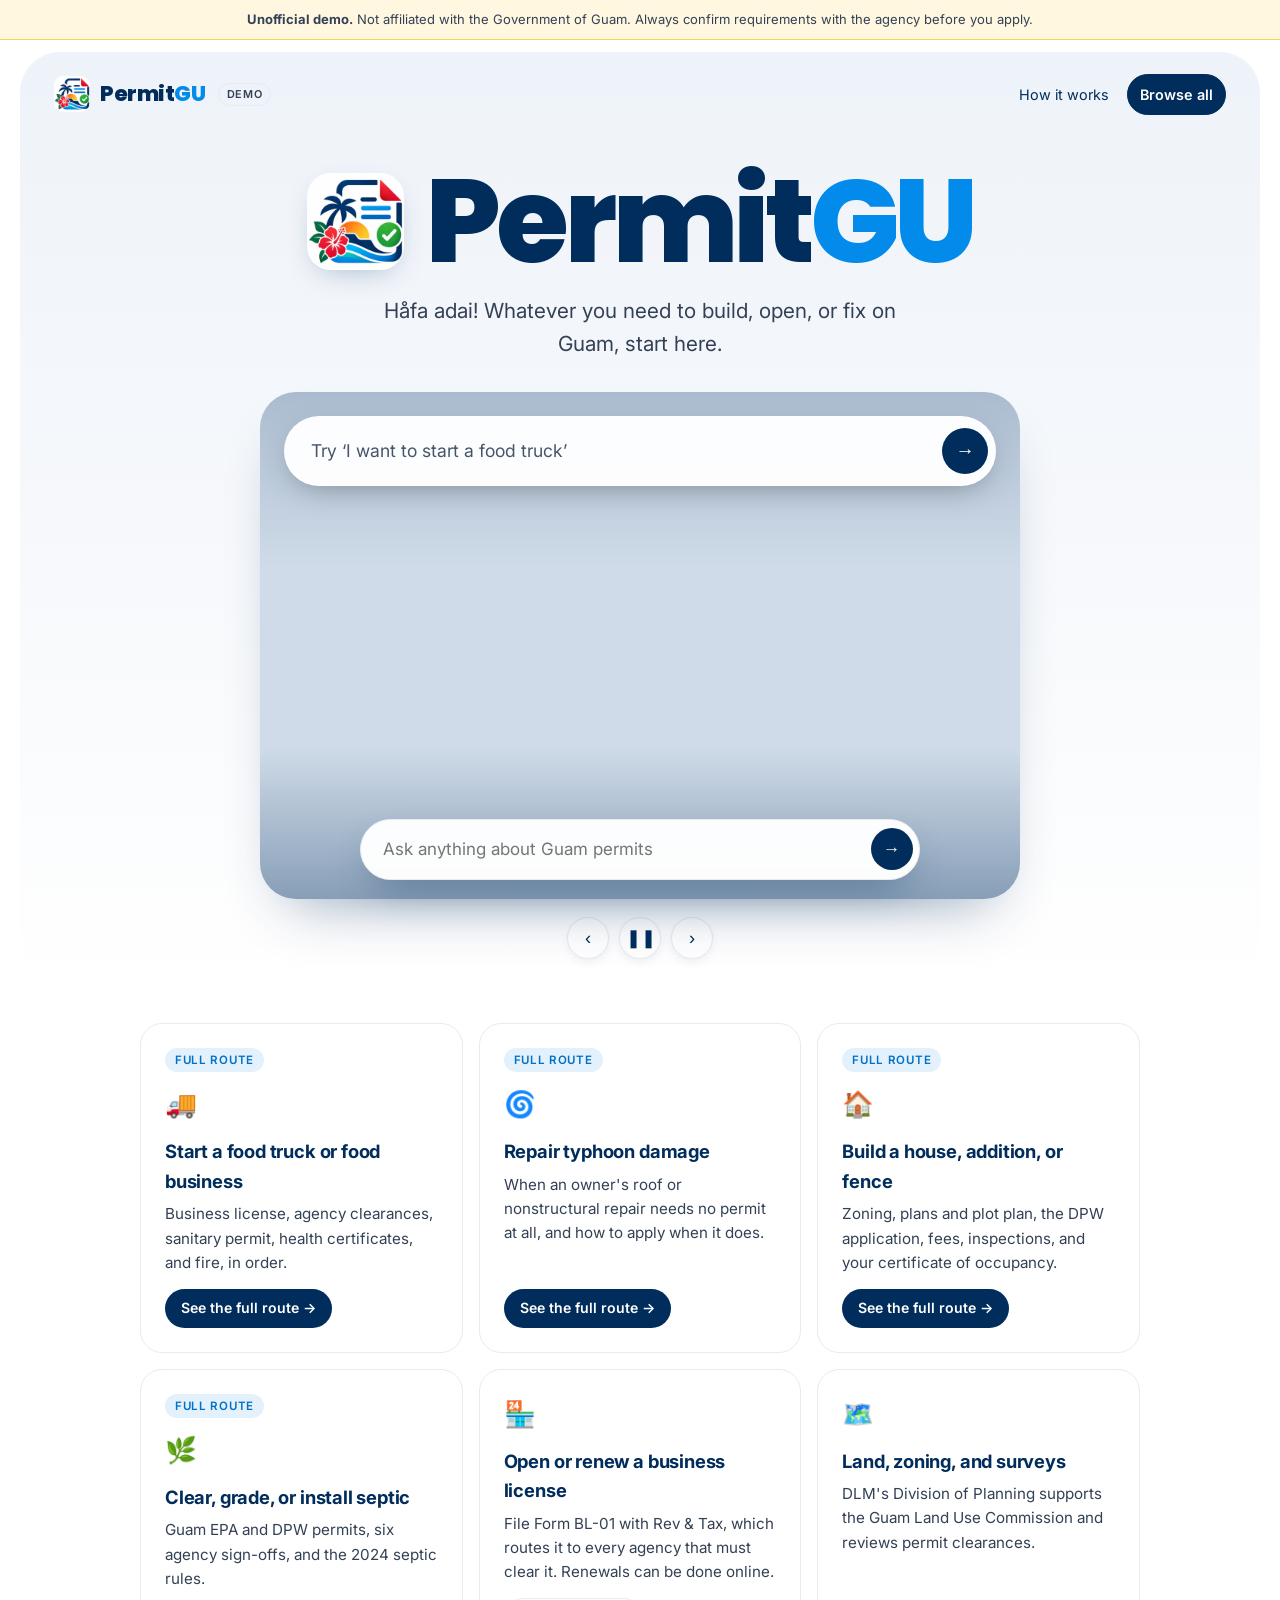
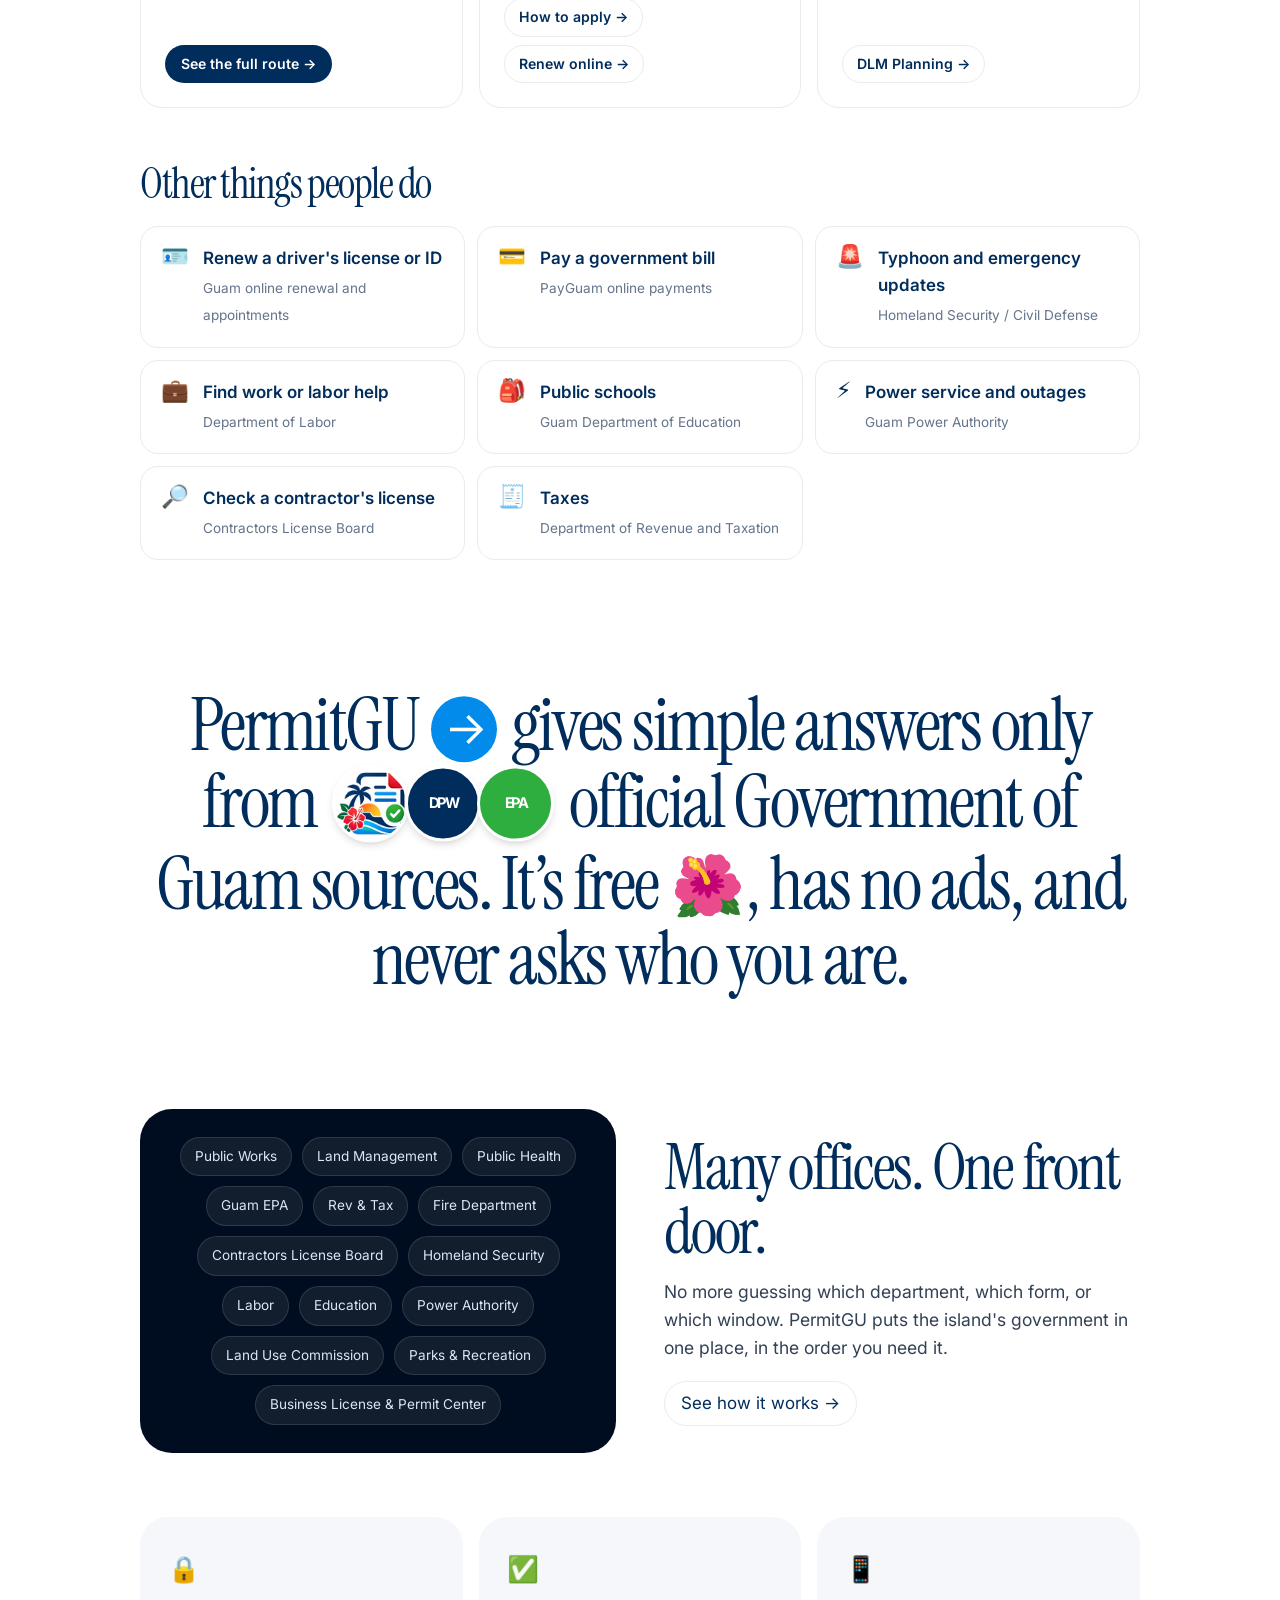
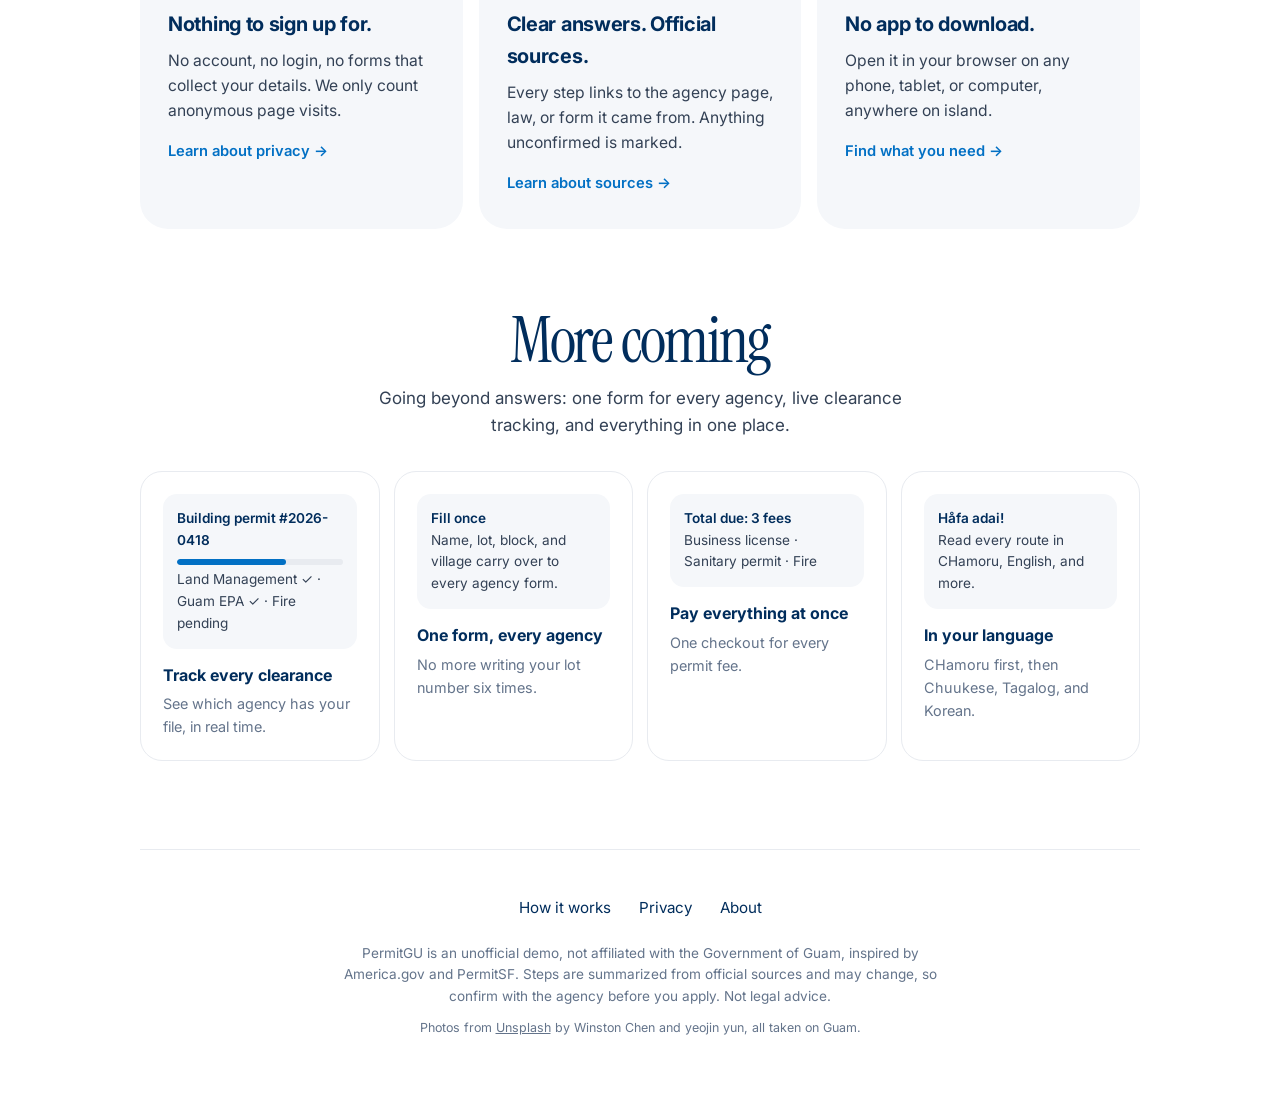
==== commit 3e9f7865: "Guam-only hero photos (location-verified), remove visible photo caption Co-Authored-By: Claude Opus " ====
--- a/index.html
+++ b/index.html
@@ -31,9 +31,7 @@
 <form class="ask on-photo" id="askf" onsubmit="return false" role="search">
 <input id="q" type="search" autocomplete="off" placeholder="Describe what you need" aria-label="Describe what you need">
 <button type="submit" aria-label="Search">&rarr;</button>
-</form>
-<p class="caption" id="caption"></p>
-</div>
+</form></div>
 <div class="ctrls" aria-label="Example questions">
 <button type="button" id="prev" aria-label="Previous example">&lsaquo;</button>
 <button type="button" id="pause" aria-label="Pause examples">&#10074;&#10074;</button>
@@ -139,7 +137,7 @@
 <footer class="foot">
 <nav aria-label="Footer"><a href="/how-it-works">How it works</a><a href="/privacy">Privacy</a><a href="/about">About</a></nav>
 <p>PermitGU is an unofficial demo, not affiliated with the Government of Guam, inspired by America.gov and PermitSF. Steps are summarized from official sources and may change, so confirm with the agency before you apply. Not legal advice.</p>
-<p class="credits">Photos from <a href="https://unsplash.com" target="_blank" rel="noopener">Unsplash</a> by Ryan Waring, Raze Solar, Josh Olalde, John Esperancilla, Ali Mkumbwa, Built Robotics, Christer Lässman, and yeojin yun.</p>
+<p class="credits">Photos from <a href="https://unsplash.com" target="_blank" rel="noopener">Unsplash</a> by Winston Chen and yeojin yun, all taken on Guam.</p>
 </footer>
 </div>
 <form class="dock" id="dockf" onsubmit="return false" role="search" aria-label="Ask PermitGU">
@@ -160,22 +158,24 @@
 document.getElementById('askf').addEventListener('submit',go);
 // Example carousel: each question paired with a photo (Unsplash, hotlinked per its license)
 const U='https://images.unsplash.com/';
+// Every photo below was taken on Guam (location verified on Unsplash).
 const ex=[
- ['I want to start a food truck','photo-1565123409695-7b5ef63a2efb','A blue food truck parked on a street'],
- ['My roof blew off in the typhoon','photo-1635424824849-1b09bdcc55b1','A worker repairing a roof under a blue sky'],
- ['How do I build a fence or addition?','photo-1587582423116-ec07293f0395','A builder on a wooden house frame'],
- ['I need to clear my lot','photo-1628645419184-26a1f2757340','An excavator working on rocky ground by the sea'],
- ['Open a small business','photo-1687422808248-f807f4ea2a2e','A smiling shop owner behind his counter'],
- ['Install a septic tank','photo-1649807533255-bbc9c9fb7d77','An excavator on a cleared dirt lot'],
- ['Check a contractor\'s license','photo-1726589004565-bedfba94d3a2','A roofer working on a tiled roof'],
- ['Renew my driver\'s license','photo-1751543593210-0875e6c939b4','Tumon Bay beach and hotels on a sunny day'],
+ ['I want to start a food truck','photo-1733714560654-b09807b1f876','Friends at the water on Tumon Bay'],
+ ['My roof blew off in the typhoon','photo-1733714559774-87e73dbfbb7f','A beach house with a metal roof in Tumon'],
+ ['How do I build a fence or addition?','photo-1706241274153-cc066a457a9e','A palm-lined residential street on Guam'],
+ ['I need to clear my lot','photo-1706242348490-51b4883f298b','Green hills above a bay on Guam'],
+ ['Open a small business','photo-1733714561708-1e645e2af618','Hotels along Tumon Bay'],
+ ['Check my zoning','photo-1733714561745-8da390df0e69','Latte stones in a park in Tumon'],
+ ['Install a septic tank','photo-1706242294118-2c14ead8db3a','A clear river channel through Guam jungle'],
+ ['Check a contractor\'s license','photo-1733714559758-9c8b06aa25ea','A newly built white chapel in Tumon'],
+ ['Renew my driver\'s license','photo-1706241254323-6988611a7675','A traffic light on a Guam road'],
 ];
-const slides=document.getElementById('slides'),caption=document.getElementById('caption'),live=document.getElementById('live'),pauseB=document.getElementById('pause');
+const slides=document.getElementById('slides'),live=document.getElementById('live'),pauseB=document.getElementById('pause');
 const sizes='(max-width:820px) 92vw, 760px';
-ex.forEach(([t,id,alt],i)=>{const im=document.createElement('img');im.src=U+id+'?w=1200&q=70&auto=format&fit=crop';im.srcset=[480,800,1200,1600].map(w=>U+id+'?w='+w+'&q=70&auto=format&fit=crop '+w+'w').join(', ');im.sizes=sizes;im.alt='';im.loading=i?'lazy':'eager';im.decoding='async';if(!i)im.className='on';slides.appendChild(im)});
+ex.forEach(([t,id,alt],i)=>{const im=document.createElement('img');im.dataset.alt=alt;im.src=U+id+'?w=1200&q=70&auto=format&fit=crop';im.srcset=[480,800,1200,1600].map(w=>U+id+'?w='+w+'&q=70&auto=format&fit=crop '+w+'w').join(', ');im.sizes=sizes;im.alt='';im.loading=i?'lazy':'eager';im.decoding='async';if(!i)im.className='on';slides.appendChild(im)});
 let ti=0,paused=matchMedia('(prefers-reduced-motion: reduce)').matches,timer;
 function show(i){ti=(i+ex.length)%ex.length;[...slides.children].forEach((im,k)=>im.classList.toggle('on',k===ti));
- if(!q.value)q.placeholder='Try ‘'+ex[ti][0]+'’';caption.textContent=ex[ti][2];live.textContent='Example '+(ti+1)+' of '+ex.length+': '+ex[ti][0]}
+ if(!q.value)q.placeholder='Try ‘'+ex[ti][0]+'’';live.textContent='Example '+(ti+1)+' of '+ex.length+': '+ex[ti][0]+'. Photo: '+ex[ti][2]}
 function tick(){clearInterval(timer);if(!paused)timer=setInterval(()=>{if(document.activeElement!==q&&!q.value)show(ti+1)},5000)}
 document.getElementById('prev').onclick=()=>{show(ti-1);tick()};
 document.getElementById('next').onclick=()=>{show(ti+1);tick()};
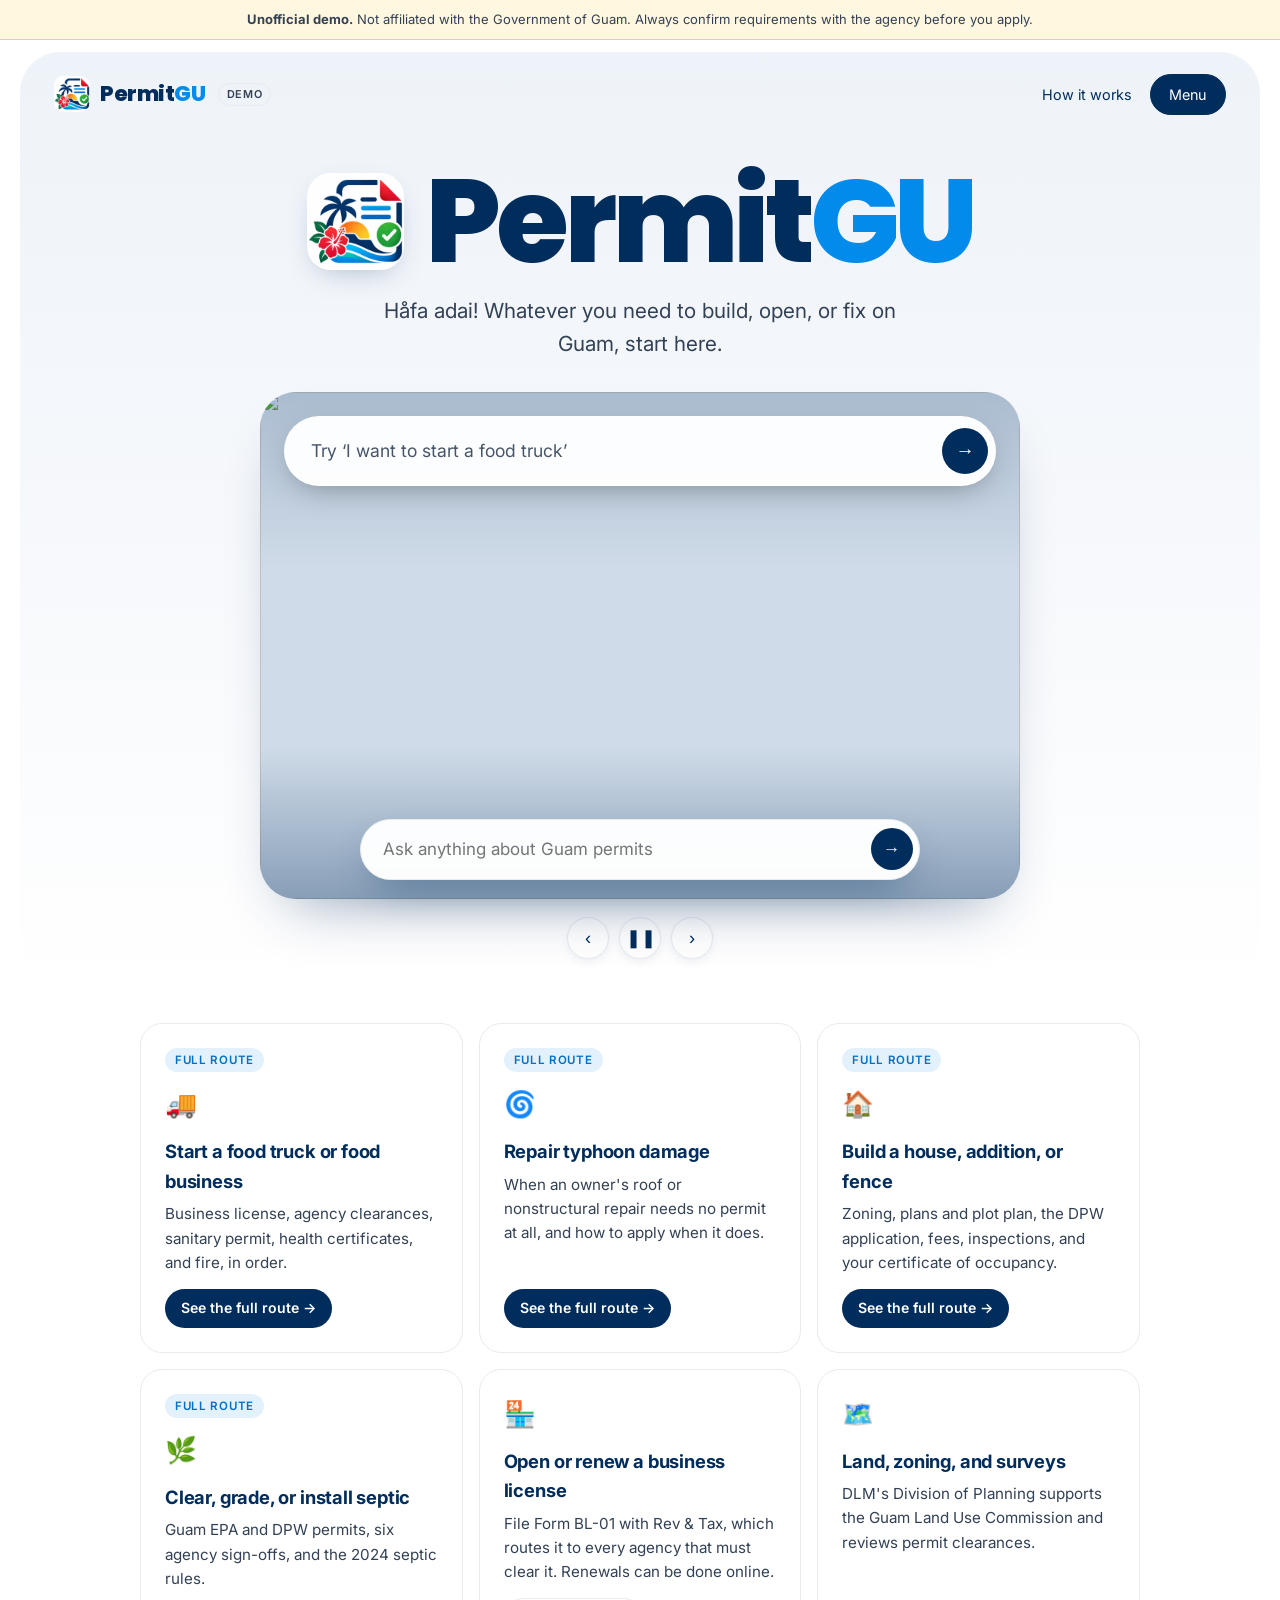
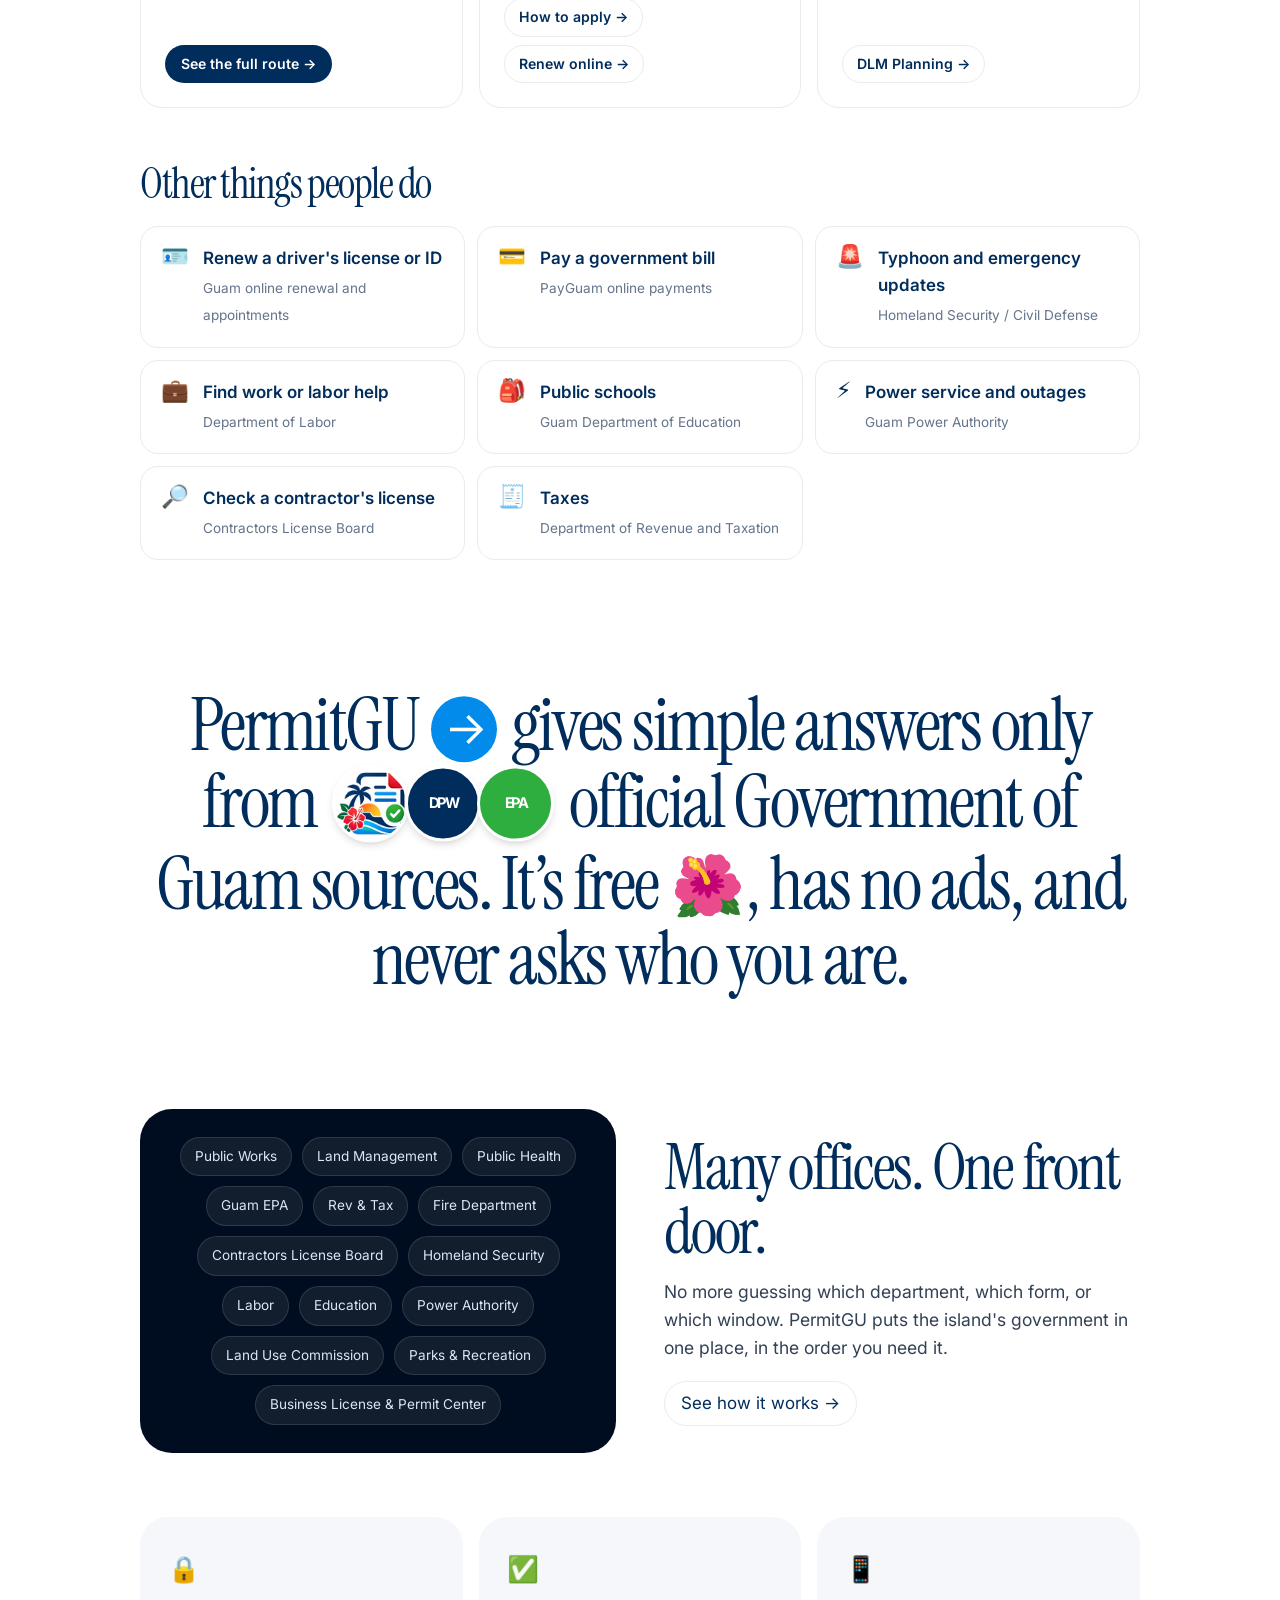
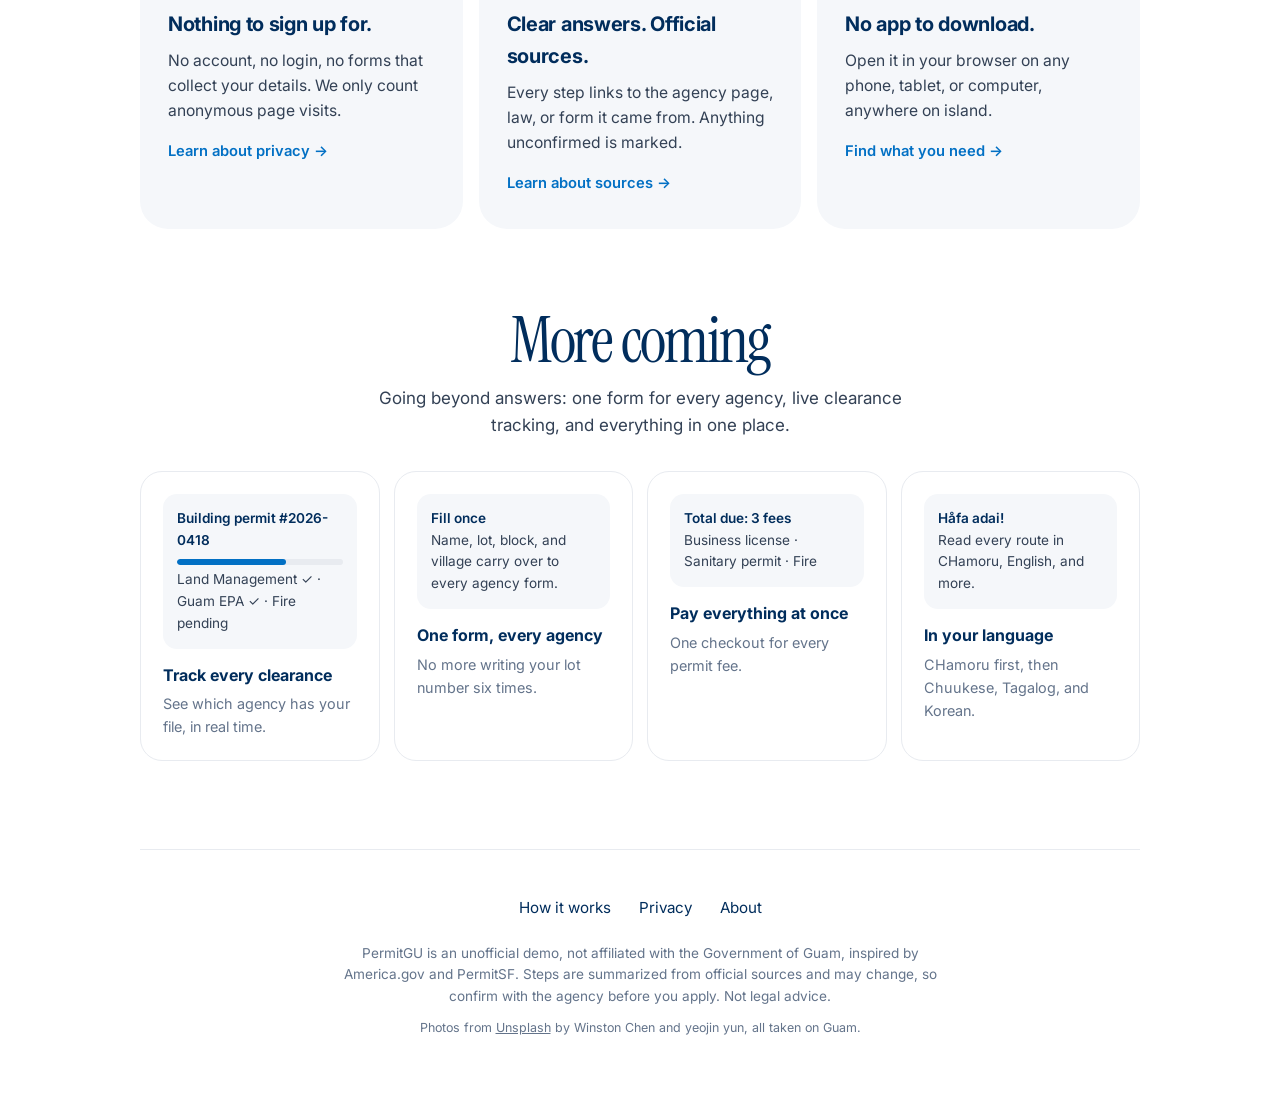
==== commit 43716cf6: "Header Menu panel on every page; privacy page covers AI questions, OpenRouter, voice Co-Authored-By:" ====
--- a/index.html
+++ b/index.html
@@ -153,7 +153,9 @@
 const scores=items.map(score),best=Math.max(0,...scores);
 items.forEach((c,i)=>{const hit=!words.length||(best>0&&scores[i]===best);c.hidden=!hit;if(hit)shown++});
 none.style.display=shown?'none':'block'}
-function go(){filter();document.getElementById('all').scrollIntoView({behavior:'smooth'})}
+// Submitting hands the question to the /ask chat page via sessionStorage (never the URL).
+function go(){const v=q.value.trim();if(!v){filter();document.getElementById('all').scrollIntoView({behavior:'smooth'});return}
+ try{sessionStorage.setItem('pgq',v)}catch(e){}location.href='/ask'}
 q.addEventListener('input',filter);
 document.getElementById('askf').addEventListener('submit',go);
 // Example carousel: each question paired with a photo (Unsplash, hotlinked per its license)
@@ -187,5 +189,6 @@
 new IntersectionObserver(([e])=>dock.classList.toggle('show',!e.isIntersecting)).observe(document.getElementById('stage'));
 document.getElementById('dockf').addEventListener('submit',()=>{q.value=dq.value;go()});
 </script>
+<script src="menu.js" defer></script>
 </body>
 </html>
--- a/styles.css
+++ b/styles.css
@@ -204,3 +204,62 @@
  .hero h1.hero-wm{font-size:clamp(3rem,15vw,5rem)}
 }
 @media (prefers-reduced-motion:reduce){.slides img{transition:opacity .2s}.dock{transition:none}}
+
+/* ---- /ask chat view (america.gov /chat parity) ---- */
+.skip{position:absolute;left:-999px;top:8px;background:#fff;padding:8px 12px;border-radius:8px;z-index:99}
+.skip:focus{left:8px}
+.chat-wrap{max-width:820px;padding-bottom:190px}
+.thread{display:flex;flex-direction:column;gap:22px;padding:12px 0 24px;min-height:50vh}
+.empty{text-align:center;padding:9vh 0 0}
+.empty h1{font-family:var(--serif);font-weight:400;font-size:clamp(2.4rem,6vw,3.6rem);letter-spacing:-.035em;line-height:1.02;margin:0 0 14px}
+.empty p{color:var(--ink2);max-width:560px;margin:0 auto 24px}
+.suggest,.chips{display:flex;flex-wrap:wrap;gap:8px}
+.suggest{justify-content:center}
+.chip{font:inherit;font-size:.9rem;border:1px solid var(--line);background:var(--soft);color:var(--ink);border-radius:999px;padding:8px 14px;cursor:pointer;text-decoration:none;line-height:1.3}
+.chip:hover{border-color:var(--ink2)}
+.chip.strong{background:var(--ink);color:#fff;border-color:var(--ink);font-weight:600}
+.msg.you{align-self:flex-end;max-width:80%;background:var(--soft);border:1px solid var(--line);padding:12px 18px;border-radius:22px 22px 6px 22px;white-space:pre-wrap}
+.msg.ai{align-self:stretch;display:flex;flex-direction:column;gap:14px}
+.msg.ai .body{font-size:1.05rem;line-height:1.65}
+.msg.ai .body p{margin:0 0 10px}
+.msg.ai .body ol,.msg.ai .body ul{margin:0 0 10px;padding-left:22px}
+.msg.ai .body li{margin-bottom:6px}
+.cite{display:inline-flex;align-items:center;justify-content:center;min-width:1.35em;height:1.35em;padding:0 .3em;margin-left:2px;border-radius:999px;background:var(--accent-soft);color:var(--accent);font-size:.68em;font-weight:700;text-decoration:none;vertical-align:.35em}
+.cite:hover{background:var(--accent);color:#fff}
+.err{color:var(--ink2);font-weight:600}
+.sources h2{font-size:.78rem;text-transform:uppercase;letter-spacing:.06em;color:var(--muted);margin:0 0 8px}
+.sources a{display:flex;gap:10px;align-items:center;border:1px solid var(--line);border-radius:14px;padding:10px 14px;margin-bottom:8px;text-decoration:none;color:var(--ink);font-size:.92rem}
+.sources a:hover{border-color:var(--ink2)}
+.sources a span{flex:none;width:22px;height:22px;border-radius:999px;background:var(--accent-soft);color:var(--accent);font-size:.75rem;font-weight:700;display:flex;align-items:center;justify-content:center}
+.feedback{display:flex;align-items:center;gap:8px;color:var(--muted);font-size:.88rem}
+.feedback .chip{padding:5px 10px}
+.typing{display:inline-flex;gap:5px;padding:8px 0}
+.typing i{width:8px;height:8px;border-radius:999px;background:var(--muted);animation:blink 1.2s infinite}
+.typing i:nth-child(2){animation-delay:.2s}.typing i:nth-child(3){animation-delay:.4s}
+@keyframes blink{0%,80%,100%{opacity:.25}40%{opacity:1}}
+.composer{position:fixed;left:50%;bottom:16px;transform:translateX(-50%);width:min(760px,calc(100% - 24px));z-index:50;margin:0}
+.composer textarea{display:block;width:100%;font:inherit;resize:none;padding:16px 108px 16px 22px;border-radius:28px;border:1.5px solid var(--ink);background:var(--bg);color:var(--ink);box-shadow:0 18px 40px -16px rgba(1,45,92,.45);outline:none;max-height:160px}
+.composer .send,.composer .mic{position:absolute;top:9px;width:40px;height:40px;border-radius:999px;border:0;cursor:pointer;font-size:1.05rem}
+.composer .send{right:9px;background:var(--ink);color:var(--bg)}
+.composer .mic{right:54px;background:transparent;color:var(--ink)}
+.composer .mic.on{background:var(--hib);color:#fff}
+.composer .fine{margin:8px 0 0;text-align:center;font-size:.75rem;color:var(--muted)}
+@media (prefers-color-scheme:dark){.composer .send{background:#028beb;color:#fff}.chip.strong{background:#eef4fb;color:#012d5c}}
+
+/* ---- header Menu panel (america.gov parity) ---- */
+button.pill.menu{font:inherit;font-size:.9rem;cursor:pointer;padding:8px 18px}
+.menu-panel{position:fixed;inset:0;z-index:100;background:rgba(1,20,40,.45);display:flex;justify-content:flex-end}
+.menu-panel[hidden]{display:none}
+.menu-sheet{width:min(420px,100%);height:100%;overflow:auto;background:var(--bg);padding:20px 22px 32px;box-shadow:-20px 0 60px -20px rgba(0,0,0,.4);animation:slidein .25s ease}
+@keyframes slidein{from{transform:translateX(30px);opacity:0}to{transform:none;opacity:1}}
+.menu-top{display:flex;justify-content:space-between;align-items:center;margin-bottom:18px}
+.menu-close{width:42px;height:42px;border-radius:999px;border:1px solid var(--line);background:var(--bg);color:var(--ink);font-size:1.5rem;line-height:1;cursor:pointer}
+.menu-links a{display:block;padding:14px 16px;border-radius:16px;text-decoration:none;color:var(--ink)}
+.menu-links a:hover{background:var(--soft)}
+.menu-links b{display:block;font-weight:600}
+.menu-links small{color:var(--muted);font-size:.85rem}
+.menu-more{border-top:1px solid var(--line);margin-top:12px;padding-top:12px;display:flex;flex-wrap:wrap;gap:6px}
+.menu-more a{color:var(--ink);text-decoration:none;padding:8px 12px;border-radius:999px}
+.menu-more a:hover{background:var(--soft)}
+.menu-note{color:var(--muted);font-size:.8rem;margin:18px 16px 0}
+@media (prefers-reduced-motion:reduce){.menu-sheet{animation:none}}
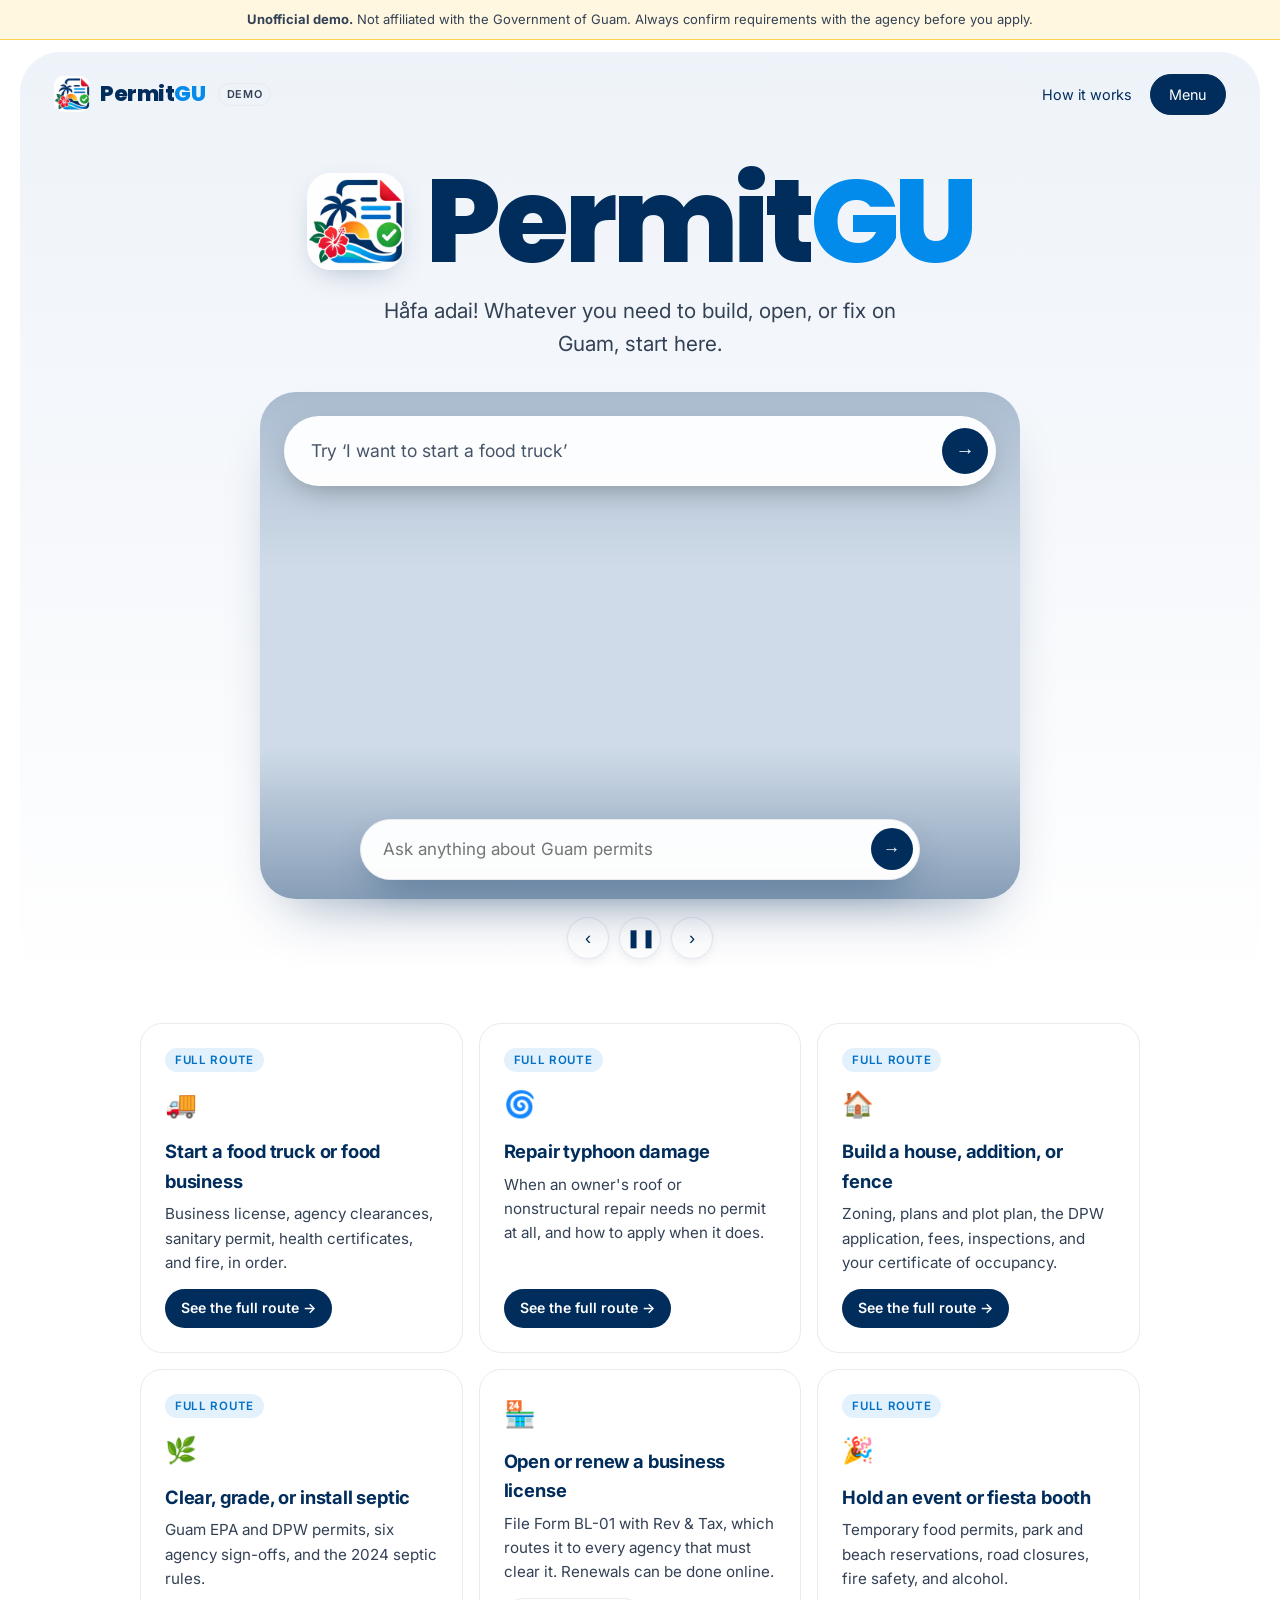
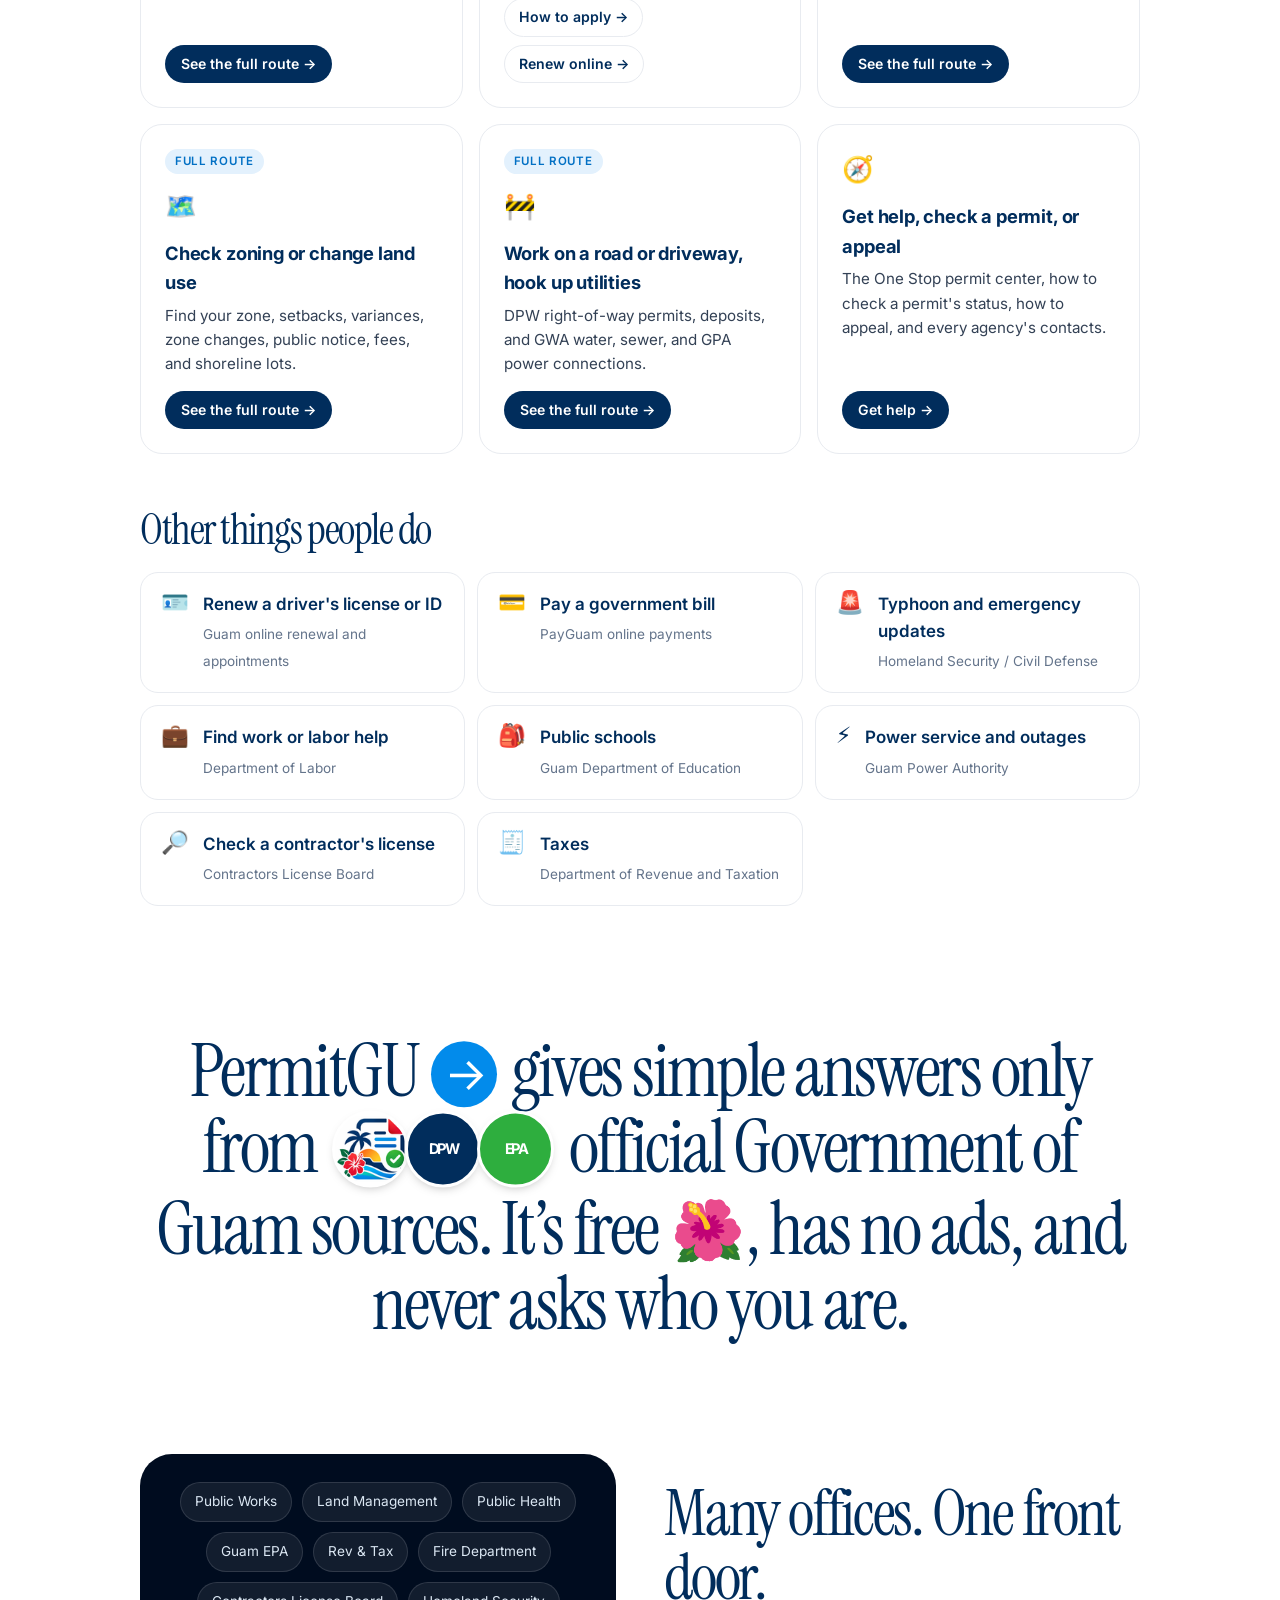
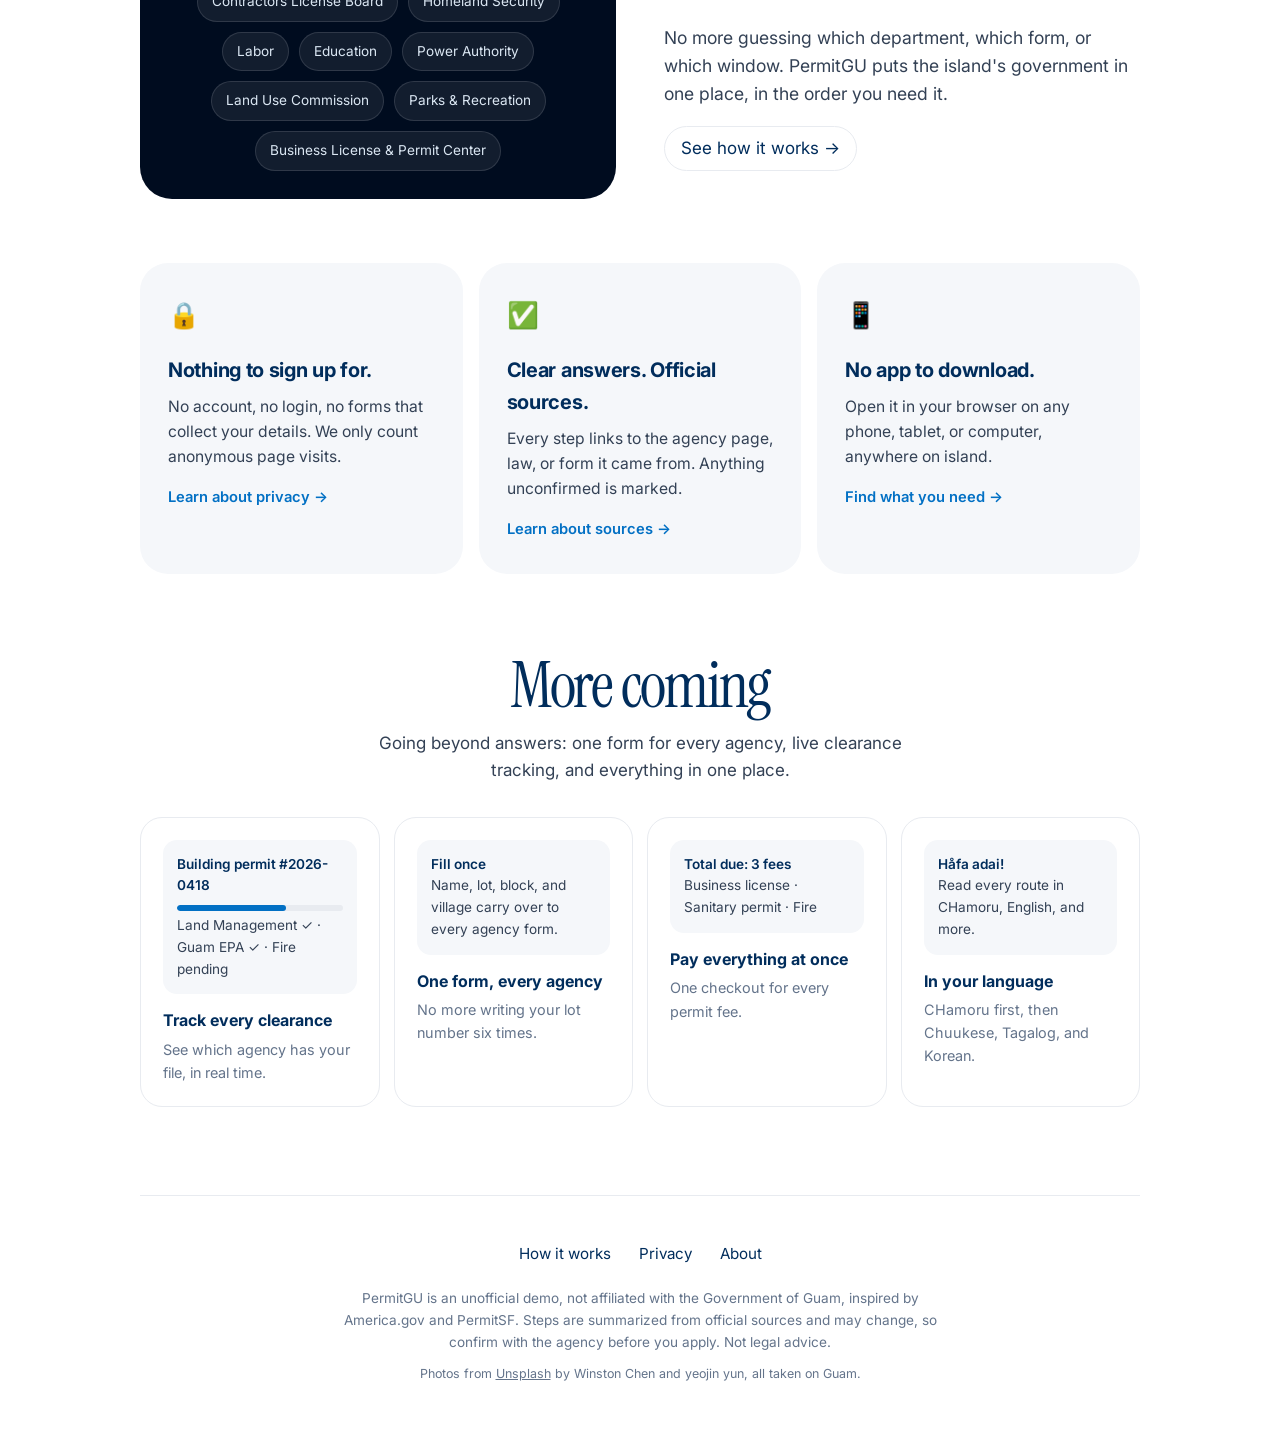
==== commit d87a5c04: "PermitSF parity: events, zoning, public spaces, and help/status/appeals routes; wired into menu, hom" ====
--- a/index.html
+++ b/index.html
@@ -81,11 +81,32 @@
 <div class="go"><a class="sec2" href="https://www.govguamdocs.com/revtax/docs/PROCEDURESANDREQUIREMENTSFORNEWBL.pdf" target="_blank" rel="noopener">How to apply &rarr;</a><a class="sec2" href="https://www.guamtax.com/efile/biz.html" target="_blank" rel="noopener">Renew online &rarr;</a></div>
 </article>
 
-<article class="card" data-k="land survey zoning subdivision lot property variance check zoning">
-<div class="ico">🗺️</div>
-<h3>Land, zoning, and surveys</h3>
-<p>DLM's Division of Planning supports the Guam Land Use Commission and reviews permit clearances.</p>
-<div class="go"><a class="sec2" href="https://dlm.guam.gov/division-of-planning/" target="_blank" rel="noopener">DLM Planning &rarr;</a></div>
+<article class="card" data-k="event fiesta party night market booth vendor park beach parade run road closure festival alcohol fireworks">
+<span class="tag">Full route</span><div class="ico">🎉</div>
+<h3>Hold an event or fiesta booth</h3>
+<p>Temporary food permits, park and beach reservations, road closures, fire safety, and alcohol.</p>
+<div class="go"><a class="primary" href="/events">See the full route &rarr;</a></div>
+</article>
+
+<article class="card" data-k="land survey zoning subdivision lot property variance check zoning rezone conditional use setback shoreline">
+<span class="tag">Full route</span><div class="ico">🗺️</div>
+<h3>Check zoning or change land use</h3>
+<p>Find your zone, setbacks, variances, zone changes, public notice, fees, and shoreline lots.</p>
+<div class="go"><a class="primary" href="/zoning">See the full route &rarr;</a></div>
+</article>
+
+<article class="card" data-k="road sidewalk driveway curb dig excavation right of way utility water sewer power hookup connection meter">
+<span class="tag">Full route</span><div class="ico">🚧</div>
+<h3>Work on a road or driveway, hook up utilities</h3>
+<p>DPW right-of-way permits, deposits, and GWA water, sewer, and GPA power connections.</p>
+<div class="go"><a class="primary" href="/public-spaces">See the full route &rarr;</a></div>
+</article>
+
+<article class="card" data-k="help permit center one stop status track check appeal denied complain agency phone contact">
+<div class="ico">🧭</div>
+<h3>Get help, check a permit, or appeal</h3>
+<p>The One Stop permit center, how to check a permit's status, how to appeal, and every agency's contacts.</p>
+<div class="go"><a class="primary" href="/help">Get help &rarr;</a></div>
 </article>
 
 </div>
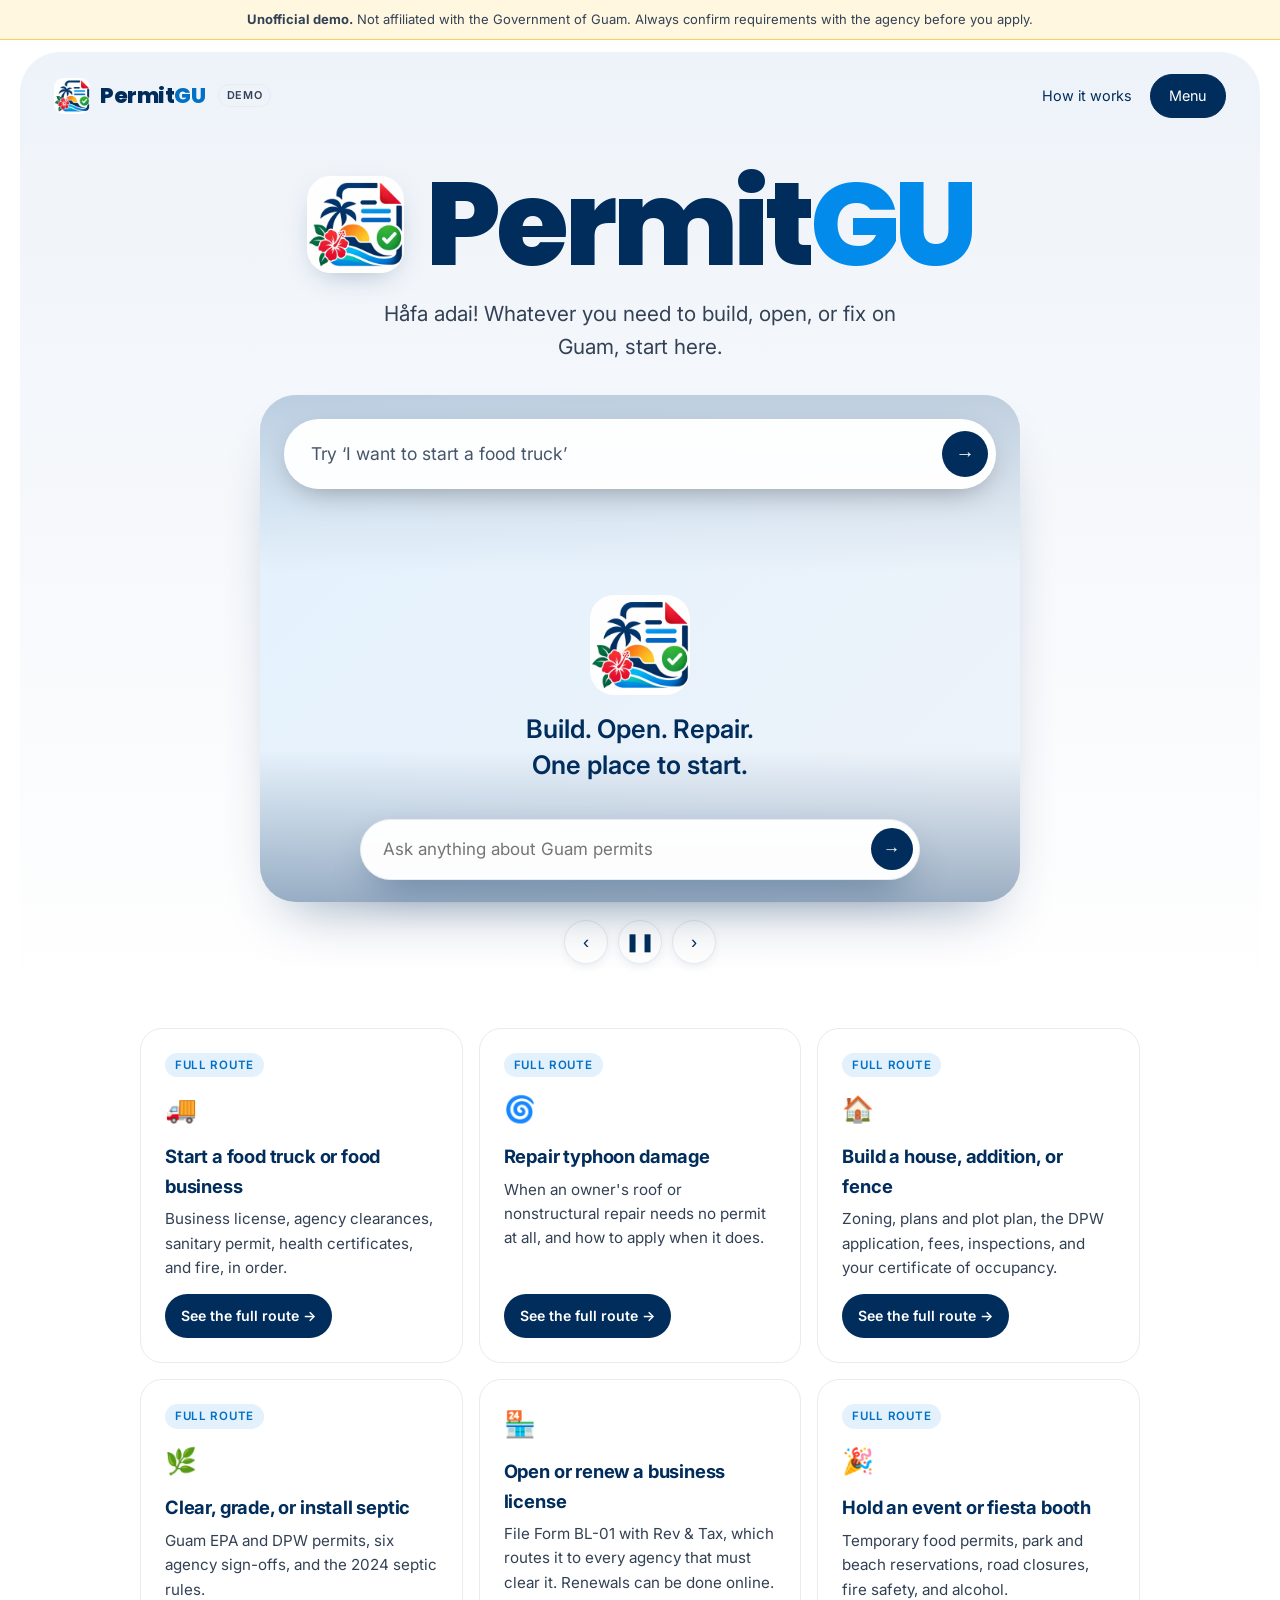
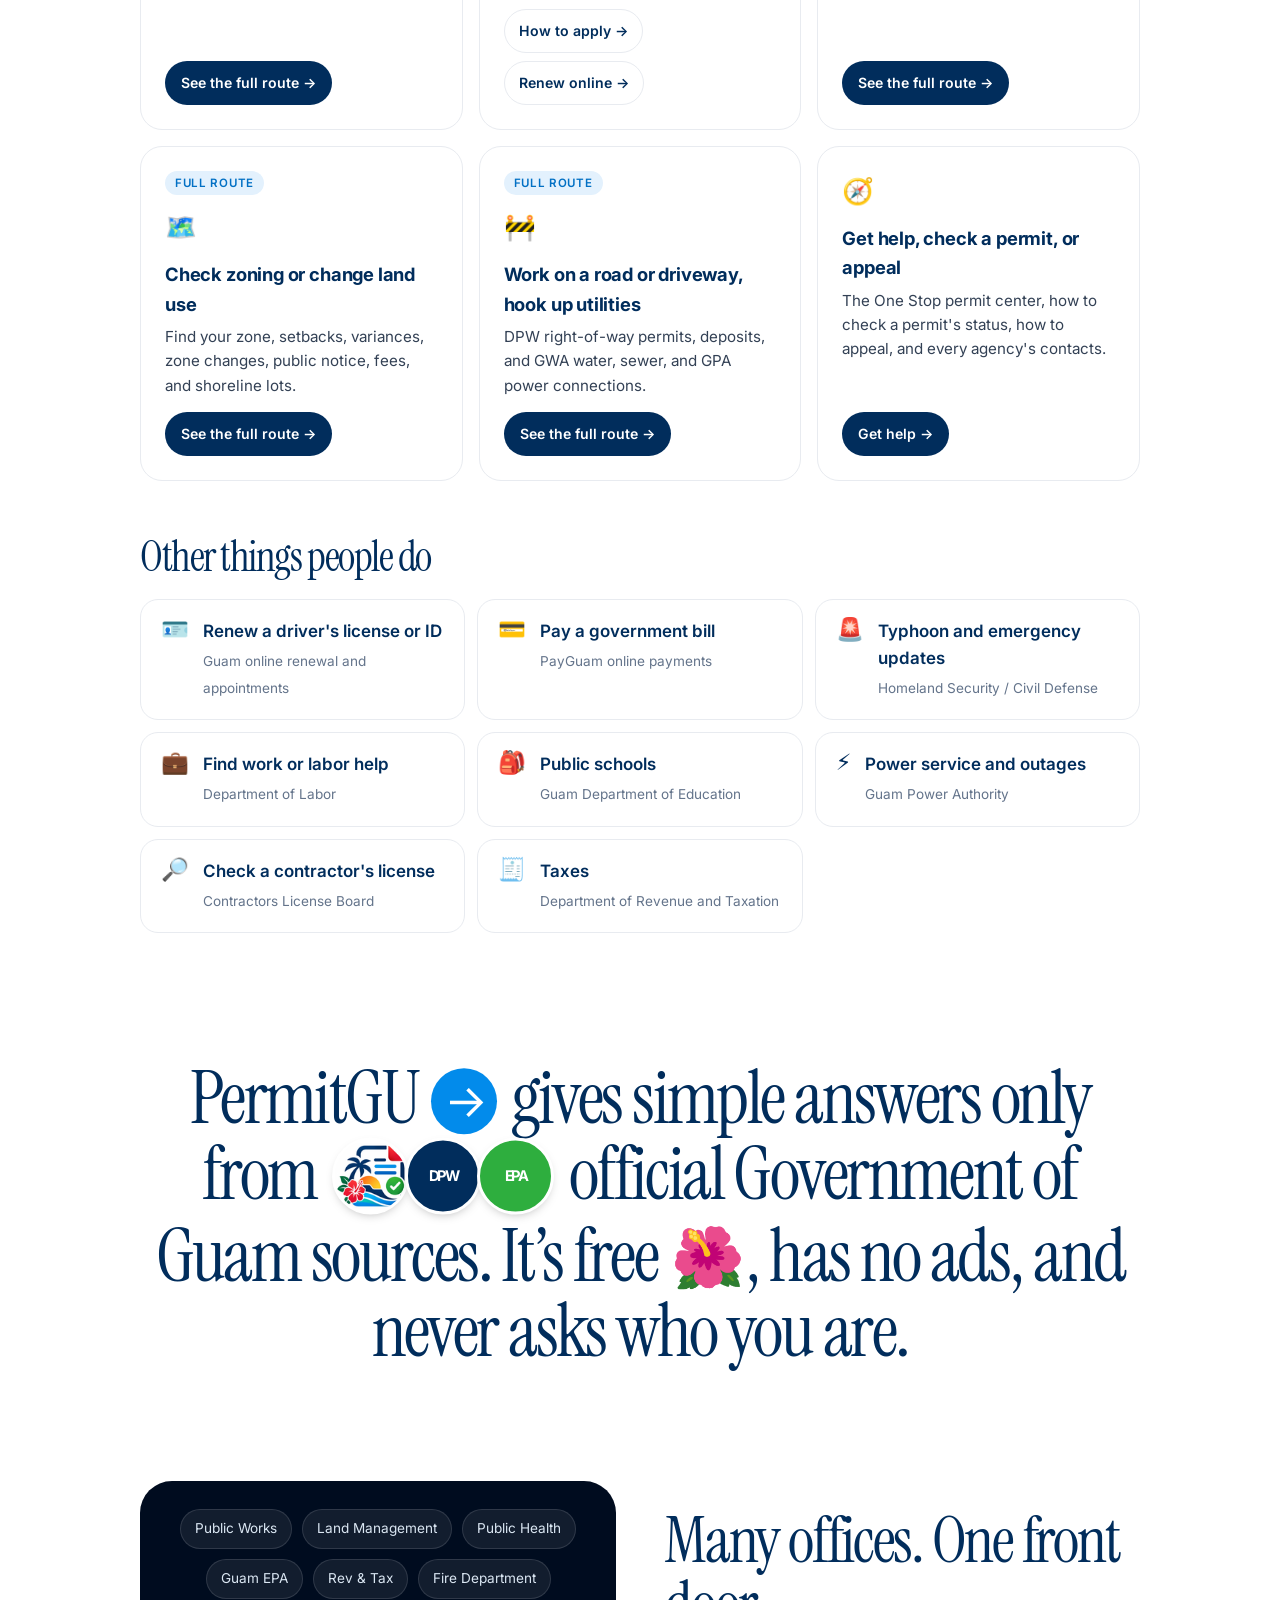
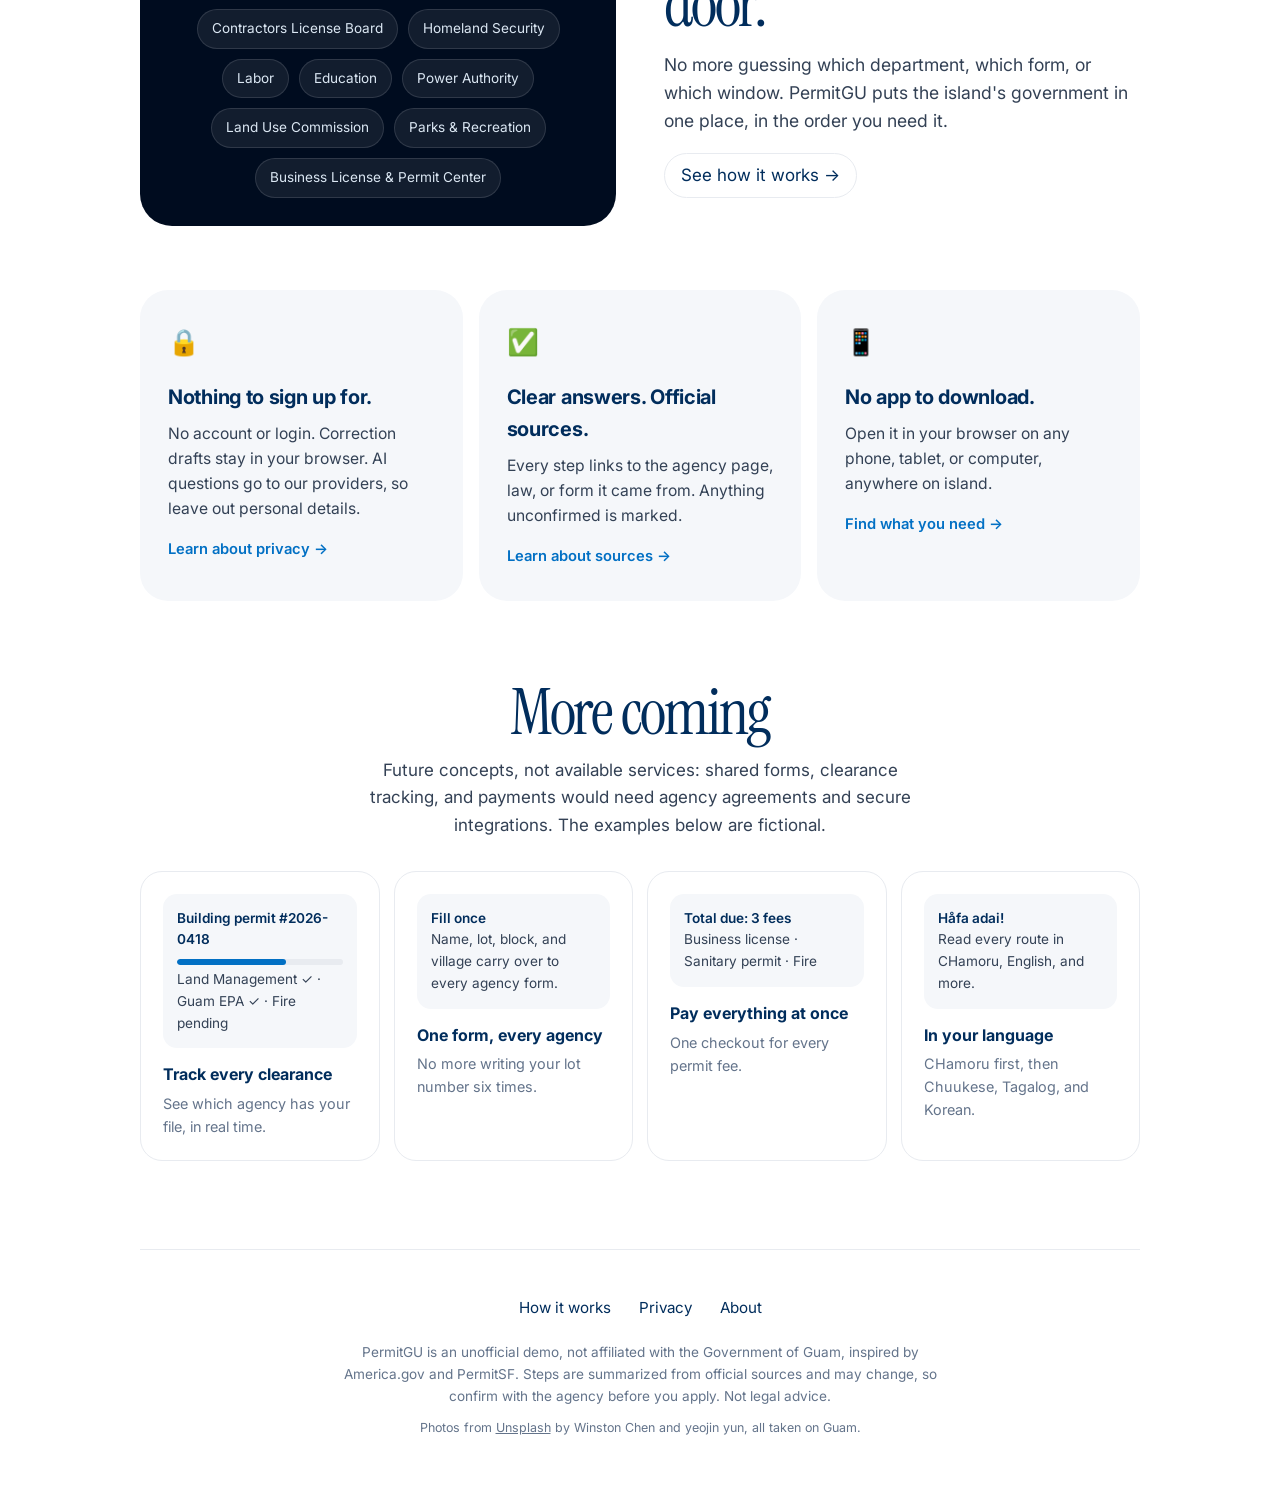
==== commit 92d4f79b: "Polish PermitGU rebrand, accessibility, and reliable sourced answers" ====
--- a/index.html
+++ b/index.html
@@ -10,13 +10,23 @@
 <link rel="icon" href="favicon-48.png" type="image/png">
 <link rel="apple-touch-icon" href="apple-touch-icon.png">
 <meta name="theme-color" content="#012d5c">
-<meta property="og:image" content="https://permitgu.vercel.app/logo-full.png">
-<meta property="og:title" content="PermitGU: Guam permits, one place">
+<link rel="canonical" href="https://permitgu.vercel.app/">
+<meta property="og:type" content="website">
+<meta property="og:site_name" content="PermitGU">
+<meta property="og:url" content="https://permitgu.vercel.app/">
+<meta property="og:title" content="PermitGU | Guam permits, one place (unofficial demo)">
+<meta property="og:description" content="An unofficial demo of one plain-language front door to Government of Guam services, modeled on America.gov and PermitSF. Not a Government of Guam website.">
+<meta property="og:image" content="https://permitgu.vercel.app/social-preview.png">
+<meta property="og:image:width" content="1200">
+<meta property="og:image:height" content="630">
+<meta property="og:image:alt" content="PermitGU, an unofficial Guam permit guide">
+<meta name="twitter:card" content="summary_large_image">
 <link rel="preconnect" href="https://images.unsplash.com">
 <link rel="stylesheet" href="styles.css">
 <script data-posthog-fleet>(function(){if(window.__posthogFleet)return;window.__posthogFleet=1;var s=document.createElement('script');s.async=true;s.src='https://us-assets.i.posthog.com/static/array.js';s.onload=function(){if(!window.posthog||!window.posthog.init)return;window.posthog.init('phc_FCpCP9mIsb9IcxpX0Qqi6FmJ48sVvscAYIrZmtRHIq4',{api_host:'https://us.i.posthog.com',person_profiles:'identified_only',capture_pageview:'history_change',capture_pageleave:true,autocapture:false,disable_session_recording:true,disable_surveys:true,loaded:function(p){p.register({site:location.hostname})}});};document.head.appendChild(s);})();</script>
 </head>
 <body>
+<a class="skip" href="#main">Skip to main content</a>
 <div class="demo"><strong>Unofficial demo.</strong> Not affiliated with the Government of Guam. Always confirm requirements with the agency before you apply.</div>
 <section class="hero-panel">
 <nav class="nav"><a class="brand" href="/" aria-label="PermitGU home"><img class="mark" src="logo-mark.png" width="36" height="36" alt=""><span class="wm">Permit<b>GU</b></span><span class="demo-pill">Demo</span></a>
@@ -27,6 +37,7 @@
 <p class="lede">Håfa adai! Whatever you need to build, open, or fix on Guam, start here.</p>
 
 <div class="stage" id="stage">
+<div class="photo-fallback" aria-hidden="true"><img src="icon-512.png" alt="" width="132" height="132"><p>Build. Open. Repair.<br>One place to start.</p></div>
 <div class="slides" id="slides" aria-hidden="true"></div>
 <form class="ask on-photo" id="askf" onsubmit="return false" role="search">
 <input id="q" type="search" autocomplete="off" placeholder="Describe what you need" aria-label="Describe what you need">
@@ -43,7 +54,8 @@
 
 <div class="wrap">
 
-<section class="sec" id="all" style="padding-top:24px">
+<section class="sec" id="all" style="padding-top:24px" role="main" aria-label="Permit routes and services">
+<span id="main" tabindex="-1"></span>
 <div class="grid" id="cards">
 
 <article class="card" data-k="food truck restaurant kitchen health sanitary vendor event fiesta sell food">
@@ -139,14 +151,14 @@
 </section>
 
 <section class="features">
-<div class="feature"><div class="fi">🔒</div><h3>Nothing to sign up for.</h3><p>No account, no login, no forms that collect your details. We only count anonymous page visits.</p><a href="/privacy">Learn about privacy &rarr;</a></div>
+<div class="feature"><div class="fi">🔒</div><h3>Nothing to sign up for.</h3><p>No account or login. Correction drafts stay in your browser. AI questions go to our providers, so leave out personal details.</p><a href="/privacy">Learn about privacy &rarr;</a></div>
 <div class="feature"><div class="fi">✅</div><h3>Clear answers. Official sources.</h3><p>Every step links to the agency page, law, or form it came from. Anything unconfirmed is marked.</p><a href="/how-it-works">Learn about sources &rarr;</a></div>
 <div class="feature"><div class="fi">📱</div><h3>No app to download.</h3><p>Open it in your browser on any phone, tablet, or computer, anywhere on island.</p><a href="#all">Find what you need &rarr;</a></div>
 </section>
 
 <section class="coming">
 <h2>More coming</h2>
-<p>Going beyond answers: one form for every agency, live clearance tracking, and everything in one place.</p>
+<p>Future concepts, not available services: shared forms, clearance tracking, and payments would need agency agreements and secure integrations. The examples below are fictional.</p>
 <div class="previews">
 <div class="preview"><div class="pv"><b>Building permit #2026-0418</b><div class="bar"><i style="width:66%"></i></div>Land Management ✓ &middot; Guam EPA ✓ &middot; Fire pending</div><h3>Track every clearance</h3><p>See which agency has your file, in real time.</p></div>
 <div class="preview"><div class="pv"><b>Fill once</b><br>Name, lot, block, and village carry over to every agency form.</div><h3>One form, every agency</h3><p>No more writing your lot number six times.</p></div>
@@ -195,19 +207,22 @@
 ];
 const slides=document.getElementById('slides'),live=document.getElementById('live'),pauseB=document.getElementById('pause');
 const sizes='(max-width:820px) 92vw, 760px';
-ex.forEach(([t,id,alt],i)=>{const im=document.createElement('img');im.dataset.alt=alt;im.src=U+id+'?w=1200&q=70&auto=format&fit=crop';im.srcset=[480,800,1200,1600].map(w=>U+id+'?w='+w+'&q=70&auto=format&fit=crop '+w+'w').join(', ');im.sizes=sizes;im.alt='';im.loading=i?'lazy':'eager';im.decoding='async';if(!i)im.className='on';slides.appendChild(im)});
+ex.forEach(([t,id,alt],i)=>{const im=document.createElement('img');im.dataset.alt=alt;im.dataset.src=U+id+'?w=1200&q=70&auto=format&fit=crop';im.dataset.srcset=[480,800,1200,1600].map(w=>U+id+'?w='+w+'&q=70&auto=format&fit=crop '+w+'w').join(', ');im.sizes=sizes;im.alt='';im.decoding='async';im.onload=()=>im.classList.add('loaded');slides.appendChild(im)});
+function loadImage(index){const image=slides.children[index];if(!image.getAttribute('src')){image.srcset=image.dataset.srcset;image.src=image.dataset.src}}
 let ti=0,paused=matchMedia('(prefers-reduced-motion: reduce)').matches,timer;
-function show(i){ti=(i+ex.length)%ex.length;[...slides.children].forEach((im,k)=>im.classList.toggle('on',k===ti));
+function show(i){ti=(i+ex.length)%ex.length;loadImage(ti);[...slides.children].forEach((im,k)=>im.classList.toggle('on',k===ti));
  if(!q.value)q.placeholder='Try ‘'+ex[ti][0]+'’';live.textContent='Example '+(ti+1)+' of '+ex.length+': '+ex[ti][0]+'. Photo: '+ex[ti][2]}
 function tick(){clearInterval(timer);if(!paused)timer=setInterval(()=>{if(document.activeElement!==q&&!q.value)show(ti+1)},5000)}
 document.getElementById('prev').onclick=()=>{show(ti-1);tick()};
 document.getElementById('next').onclick=()=>{show(ti+1);tick()};
-pauseB.onclick=()=>{paused=!paused;pauseB.innerHTML=paused?'&#9654;':'&#10074;&#10074;';pauseB.setAttribute('aria-label',paused?'Play examples':'Pause examples');tick()};
+function syncPause(){pauseB.innerHTML=paused?'&#9654;':'&#10074;&#10074;';pauseB.setAttribute('aria-label',paused?'Play examples':'Pause examples');pauseB.setAttribute('aria-pressed',String(paused))}
+pauseB.onclick=()=>{paused=!paused;syncPause();tick()};
 slides.onclick=()=>{q.value=ex[ti][0];go()};
-show(0);tick();
+show(0);syncPause();tick();
 // Floating ask bar once the hero scrolls away
 const dock=document.getElementById('dockf'),dq=document.getElementById('dq');
-new IntersectionObserver(([e])=>dock.classList.toggle('show',!e.isIntersecting)).observe(document.getElementById('stage'));
+dock.inert=true;
+new IntersectionObserver(([e])=>{dock.classList.toggle('show',!e.isIntersecting);dock.inert=e.isIntersecting}).observe(document.getElementById('stage'));
 document.getElementById('dockf').addEventListener('submit',()=>{q.value=dq.value;go()});
 </script>
 <script src="menu.js" defer></script>
--- a/styles.css
+++ b/styles.css
@@ -263,3 +263,37 @@
 .menu-more a:hover{background:var(--soft)}
 .menu-note{color:var(--muted);font-size:.8rem;margin:18px 16px 0}
 @media (prefers-reduced-motion:reduce){.menu-sheet{animation:none}}
+
+[hidden]{display:none!important}
+.skip{background:var(--bg);color:var(--ink)}
+:focus-visible{outline:3px solid var(--accent);outline-offset:4px}
+.ask input:focus-visible,.dock input:focus-visible,.composer textarea:focus-visible{outline:3px solid #0270c4;outline-offset:4px}
+.wm b{color:var(--accent)}
+.grid{grid-template-columns:repeat(auto-fill,minmax(min(290px,100%),1fr))}
+.svcgrid{grid-template-columns:repeat(auto-fill,minmax(min(250px,100%),1fr))}
+.cite{min-width:24px;min-height:24px}
+@media (prefers-color-scheme:dark){
+ .composer .send,.dock button,.ask button{background:#0270c4;color:#fff}
+ .cite:hover{color:#012d5c}
+ .ib.marks i{color:var(--bg)}
+}
+button:disabled{cursor:wait;opacity:.65}
+.chip,.ctrls button,.menu-more a{min-height:44px;min-width:44px}
+.chip{display:inline-flex;align-items:center;justify-content:center}
+.msg,.sources a,.prose{overflow-wrap:anywhere}
+.composer{bottom:calc(16px + env(safe-area-inset-bottom,0px))}
+.dock{bottom:calc(20px + env(safe-area-inset-bottom,0px))}
+.source-date{font-size:.85rem;color:var(--ink2)}
+.correction-actions button{font:inherit;min-height:44px;cursor:pointer}
+.card .go a{min-height:44px;display:inline-flex;align-items:center}
+.brand,button.pill.menu{min-height:44px}
+.photo-fallback{position:absolute;inset:0;background:linear-gradient(135deg,#e3f1fd,#eef3f9);display:flex;flex-direction:column;align-items:center;justify-content:center;padding-top:80px;color:#012d5c}
+.photo-fallback img{width:100px;height:100px;border-radius:24px}
+.photo-fallback p{font-size:clamp(1.1rem,3vw,1.6rem);font-weight:600;line-height:1.4;text-align:center;margin:16px 0 0}
+.slides img.on:not(.loaded){opacity:0}
+.correction-actions{display:flex;flex-wrap:wrap;gap:12px;margin:18px 0}
+.correction-draft{width:100%;min-height:220px;padding:16px;font:inherit;color:var(--ink);background:var(--bg);border:1px solid var(--line);border-radius:16px}
+@media (prefers-reduced-motion:reduce){
+ *,*::before,*::after{animation:none!important;transition:none!important;scroll-behavior:auto!important}
+ .card:hover{transform:none}
+}
